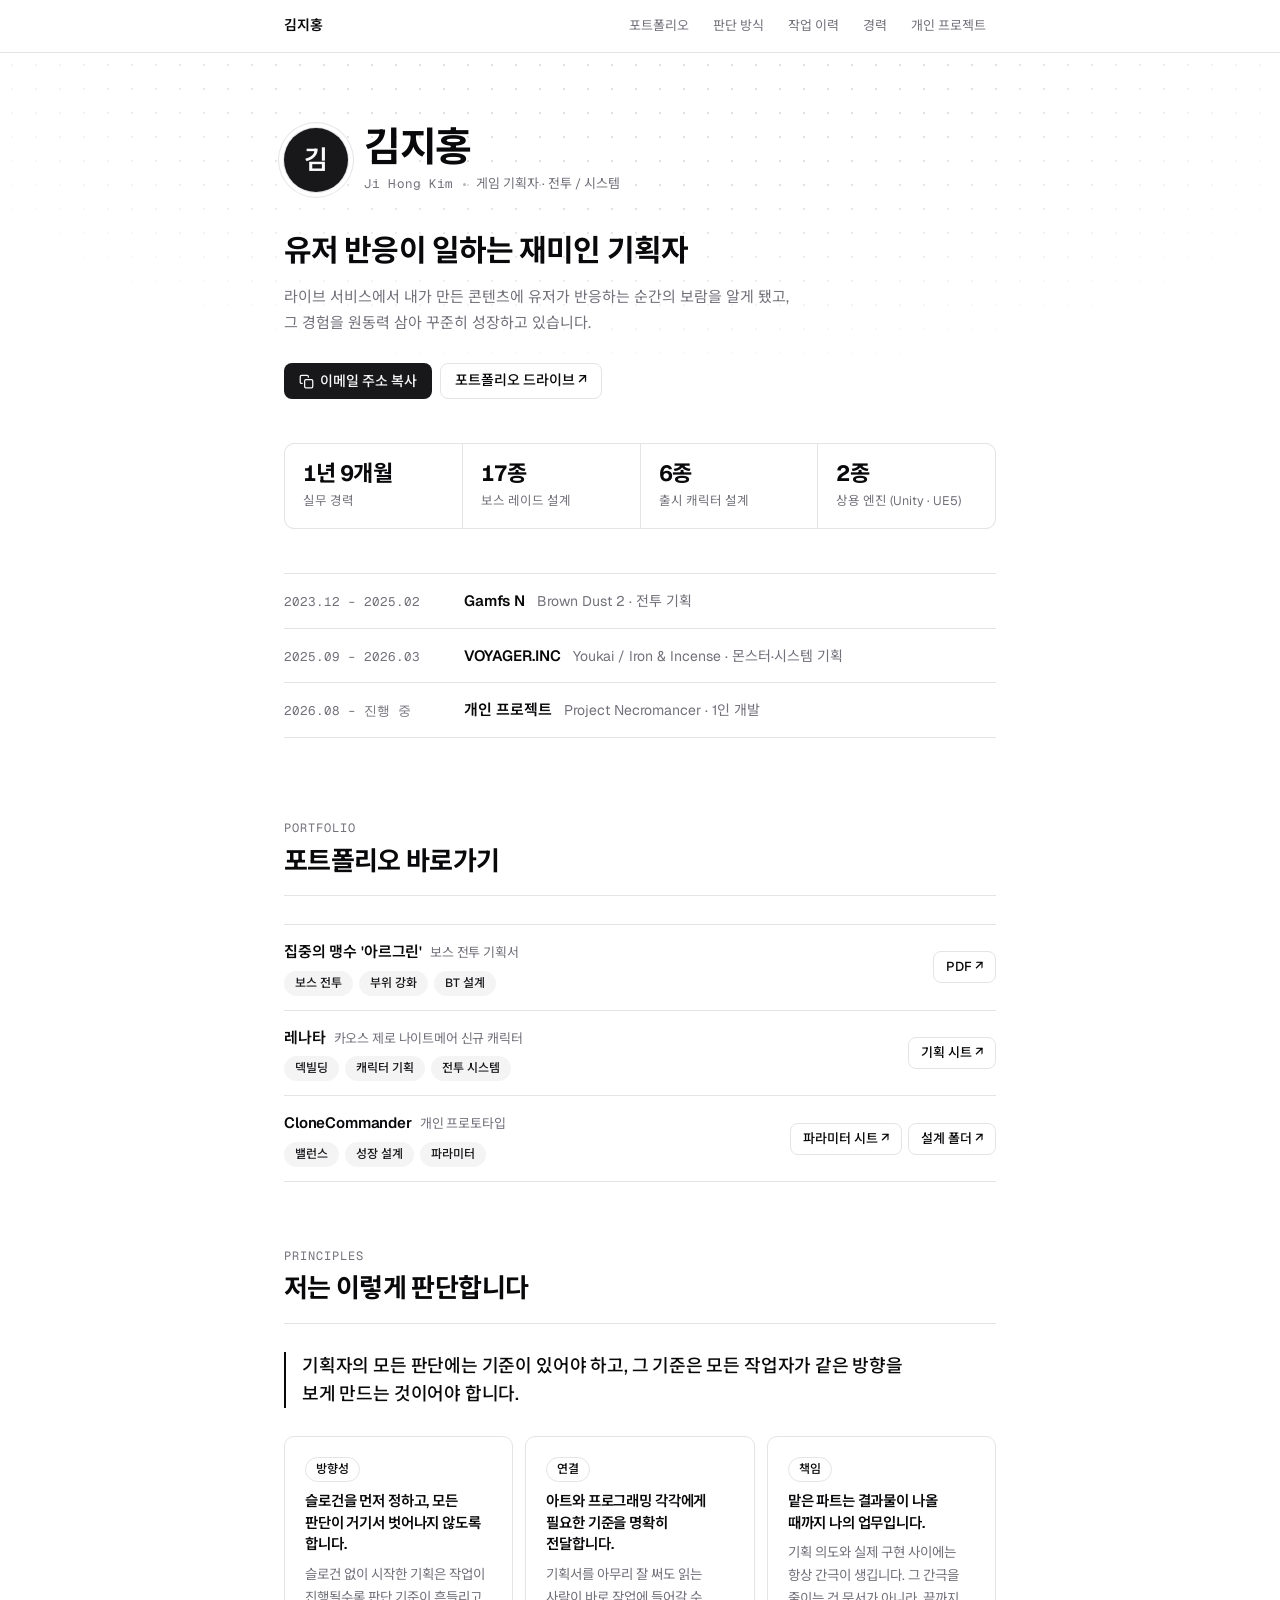
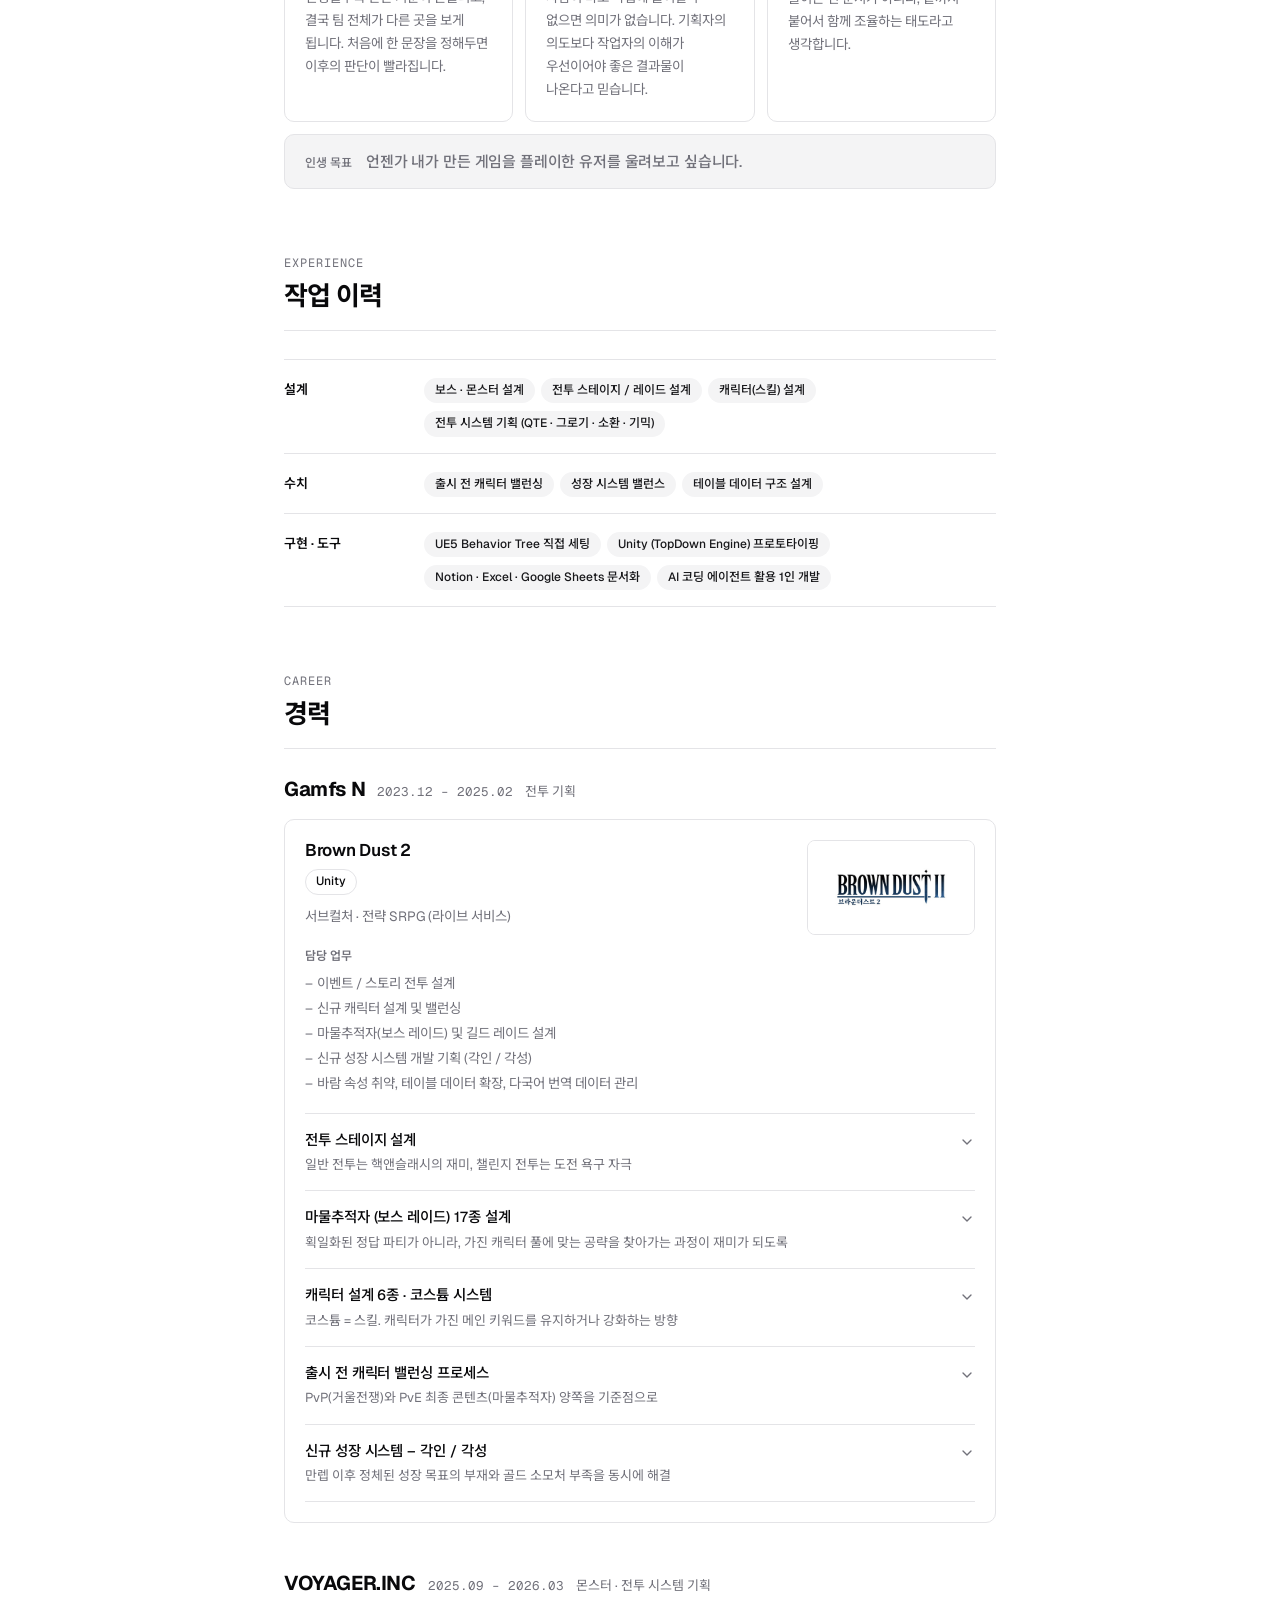
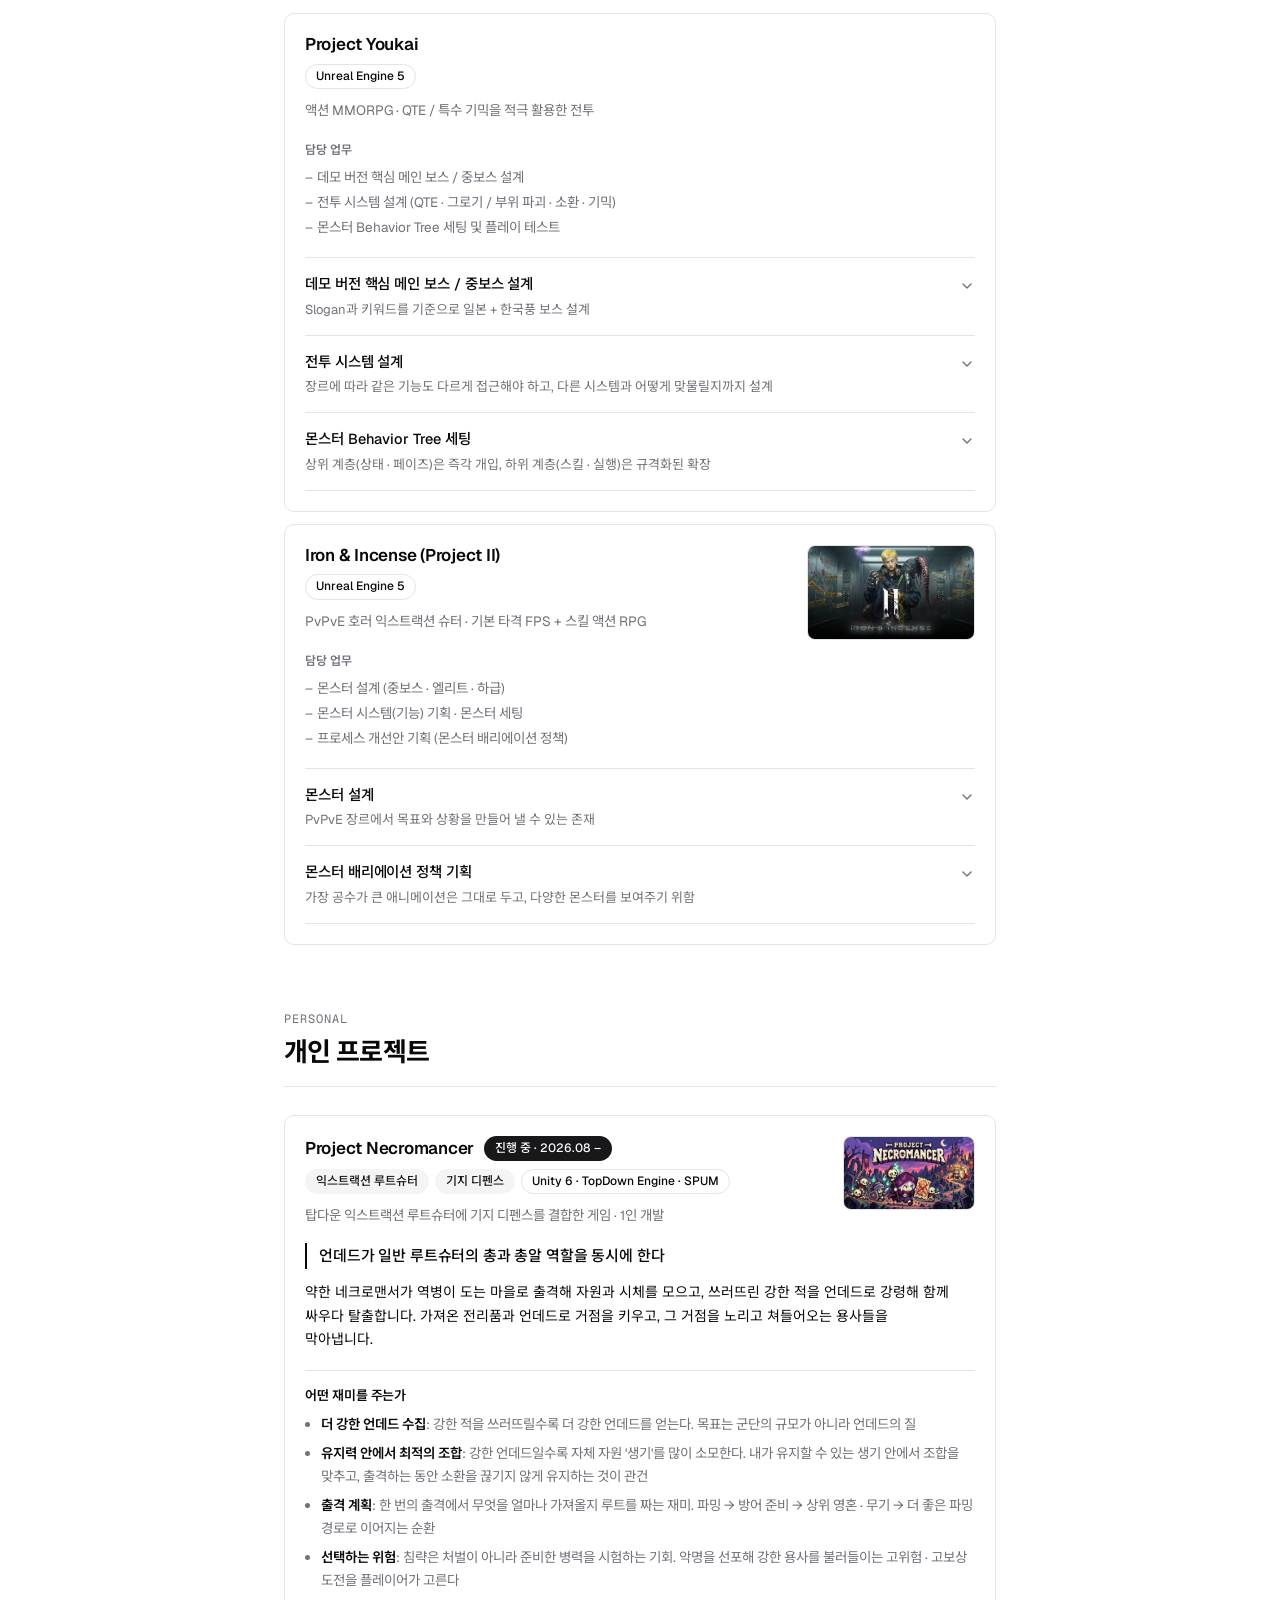
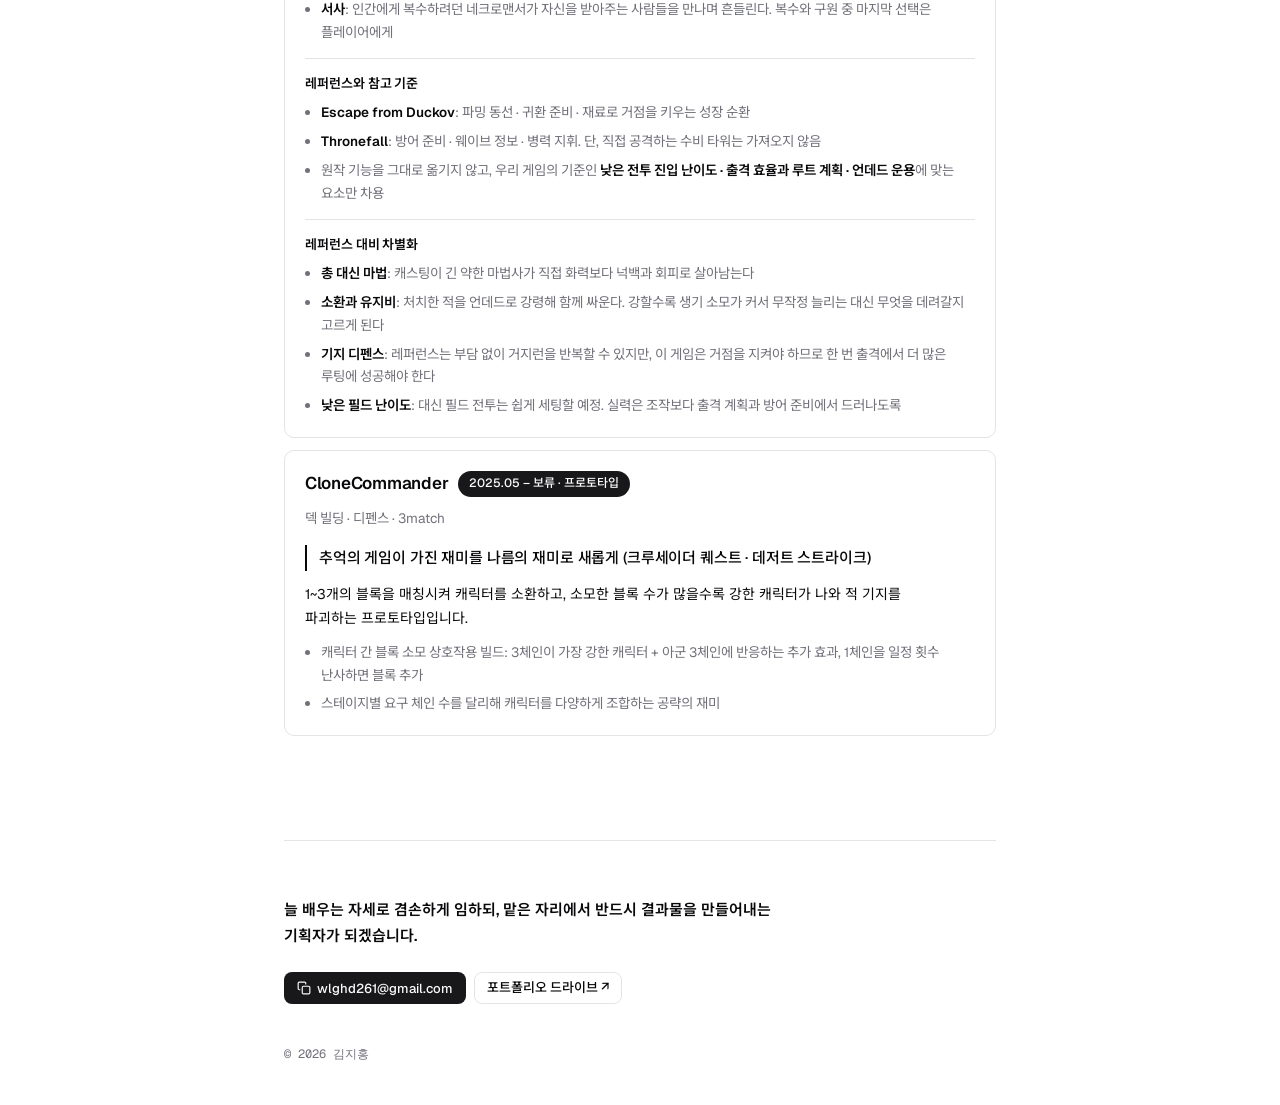
==== index.html @ 0dae8b4c "Remove case study section; keep those documents in top portfolio links Co-Authored-By: Claude Opus 5" ====
<!doctype html>
<html lang="ko">
<head>
  <meta charset="utf-8">
  <meta name="viewport" content="width=device-width, initial-scale=1">
  <title>김지홍 · 경력 기술서</title>
  <meta name="description" content="게임 기획자 김지홍의 경력 기술서. Brown Dust 2 전투 기획, Project Youkai / Iron & Incense 몬스터·시스템 기획, 개인 프로젝트.">
  <link rel="preconnect" href="https://fonts.googleapis.com">
  <link rel="preconnect" href="https://fonts.gstatic.com" crossorigin>
  <link rel="stylesheet" href="https://fonts.googleapis.com/css2?family=Geist:wght@400;500;600;700&family=Geist+Mono:wght@400;500&family=Noto+Sans+KR:wght@400;500;600;700&display=swap">
  <link rel="stylesheet" href="style.css">
</head>
<body>

  <nav class="nav">
    <div class="wrap">
      <span class="nav__name" id="nav-name">경력 기술서</span>
      <div class="nav__links">
        <a href="#links-section">포트폴리오</a>
        <a href="#about">판단 방식</a>
        <a href="#skills-section">작업 이력</a>
        <a href="#careers-section">경력</a>
        <a href="#personal-section">개인 프로젝트</a>
      </div>
    </div>
  </nav>

  <main>
    <header class="hero"><div class="wrap" id="hero"></div></header>

    <section class="section section--links" id="links-section">
      <div class="wrap">
        <div class="section__head"><span class="eyebrow">Portfolio</span><h2>포트폴리오 바로가기</h2><hr class="separator"></div>
        <div id="portfolio-links"></div>
      </div>
    </section>

    <section class="section" id="about">
      <div class="wrap">
        <div class="section__head"><span class="eyebrow">Principles</span><h2>저는 이렇게 판단합니다</h2><hr class="separator"></div>
        <div id="principles"></div>
      </div>
    </section>

    <section class="section" id="skills-section">
      <div class="wrap">
        <div class="section__head"><span class="eyebrow">Experience</span><h2>작업 이력</h2><hr class="separator"></div>
        <div id="skills"></div>
      </div>
    </section>

    <section class="section" id="careers-section">
      <div class="wrap">
        <div class="section__head"><span class="eyebrow">Career</span><h2>경력</h2><hr class="separator"></div>
        <div id="careers"></div>
      </div>
    </section>

    <section class="section" id="personal-section">
      <div class="wrap">
        <div class="section__head"><span class="eyebrow">Personal</span><h2>개인 프로젝트</h2><hr class="separator"></div>
        <div id="personal"></div>
      </div>
    </section>

    <footer>
      <div class="wrap">
        <div class="closing" id="closing"></div>
        <div class="footer" id="footer"></div>
      </div>
    </footer>
  </main>

  <script src="content.js"></script>
  <script src="app.js"></script>
</body>
</html>
---- style.css ----
/* shadcn/ui 스타일 토큰. 내용은 content.js 에서 수정합니다. */

:root {
  /* zinc 팔레트 (shadcn 기본) */
  --background: #FFFFFF;
  --foreground: #09090B;
  --card: #FFFFFF;
  --muted: #F4F4F5;
  --muted-foreground: #71717A;
  --border: #E4E4E7;
  --input: #E4E4E7;
  --primary: #18181B;
  --primary-foreground: #FAFAFA;
  --secondary: #F4F4F5;
  --secondary-foreground: #18181B;
  --accent: #F4F4F5;
  --ring: #A1A1AA;
  --radius: 10px;

  --font-sans: "Geist", "Noto Sans KR", "Apple SD Gothic Neo", "Malgun Gothic", system-ui, sans-serif;
  --font-mono: "Geist Mono", "SFMono-Regular", Consolas, monospace;

  --max: 760px;
}

@media (prefers-color-scheme: dark) {
  :root:not([data-theme="light"]) {
    --background: #09090B;
    --foreground: #FAFAFA;
    --card: #09090B;
    --muted: #27272A;
    --muted-foreground: #A1A1AA;
    --border: #27272A;
    --input: #27272A;
    --primary: #FAFAFA;
    --primary-foreground: #18181B;
    --secondary: #27272A;
    --secondary-foreground: #FAFAFA;
    --accent: #27272A;
    --ring: #52525B;
  }
}
:root[data-theme="dark"] {
  --background: #09090B;
  --foreground: #FAFAFA;
  --card: #09090B;
  --muted: #27272A;
  --muted-foreground: #A1A1AA;
  --border: #27272A;
  --input: #27272A;
  --primary: #FAFAFA;
  --primary-foreground: #18181B;
  --secondary: #27272A;
  --secondary-foreground: #FAFAFA;
  --accent: #27272A;
  --ring: #52525B;
}

* { box-sizing: border-box; }
html { scroll-behavior: smooth; }
@media (prefers-reduced-motion: reduce) { html { scroll-behavior: auto; } * { transition: none !important; } }

body {
  margin: 0;
  background: var(--background);
  color: var(--foreground);
  font-family: var(--font-sans);
  font-size: 15px;
  line-height: 1.7;
  -webkit-font-smoothing: antialiased;
  word-break: keep-all;
  overflow-wrap: anywhere;
}
img { max-width: 100%; display: block; }
a { color: inherit; text-decoration: none; }
a:hover { text-decoration: underline; text-underline-offset: 3px; }
a:focus-visible, summary:focus-visible, button:focus-visible {
  outline: 2px solid var(--ring); outline-offset: 2px; border-radius: 6px;
}
h1, h2, h3, h4 { margin: 0; line-height: 1.25; letter-spacing: -.015em; text-wrap: balance; }
p { margin: 0; }
ul { margin: 0; padding-left: 1.2em; }
li + li { margin-top: 6px; }

.wrap { max-width: var(--max); margin: 0 auto; padding: 0 24px; }

/* ---------- 공통 조각 (shadcn 컴포넌트) ---------- */
.badge {
  display: inline-flex; align-items: center; gap: 4px;
  padding: 2px 10px; border-radius: 999px;
  font-size: 12px; font-weight: 500; line-height: 1.6;
  border: 1px solid transparent; white-space: nowrap;
}
.badge--default { background: var(--primary); color: var(--primary-foreground); }
.badge--secondary { background: var(--secondary); color: var(--secondary-foreground); }
.badge--outline { border-color: var(--border); color: var(--foreground); }

.btn {
  display: inline-flex; align-items: center; justify-content: center; gap: 6px;
  height: 36px; padding: 0 14px; border-radius: 8px;
  font-size: 14px; font-weight: 500; white-space: nowrap;
  border: 1px solid transparent; cursor: pointer;
  transition: background .15s, color .15s, border-color .15s;
}
.btn:hover { text-decoration: none; }
.btn--primary { background: var(--primary); color: var(--primary-foreground); }
.btn--primary:hover { opacity: .9; }
.btn--outline { background: var(--background); border-color: var(--input); color: var(--foreground); }
.btn--outline:hover { background: var(--accent); }
.btn--sm { height: 32px; padding: 0 12px; font-size: 13px; }
button.btn { font-family: inherit; line-height: 1; }
.btn .ico { width: 15px; height: 15px; flex: none; }
.btn--sm .ico { width: 14px; height: 14px; }
[hidden] { display: none !important; }
.toast {
  position: fixed; left: 50%; bottom: 24px; z-index: 50;
  transform: translate(-50%, 8px); opacity: 0;
  display: flex; flex-wrap: wrap; align-items: baseline; gap: 4px 10px;
  max-width: calc(100vw - 32px); padding: 12px 16px;
  background: var(--card); color: var(--foreground);
  border: 1px solid var(--border); border-radius: var(--radius);
  box-shadow: 0 10px 30px rgba(0, 0, 0, .12);
  font-size: 14px; font-weight: 500;
  transition: opacity .2s, transform .2s;
}
.toast.is-on { opacity: 1; transform: translate(-50%, 0); }
.toast__sub { font-family: var(--font-mono); font-size: 13px; font-weight: 400; color: var(--muted-foreground); }
.toast__sel { user-select: all; color: var(--foreground); }

.card { background: var(--card); border: 1px solid var(--border); border-radius: var(--radius); }
.separator { height: 1px; background: var(--border); border: 0; margin: 0; }
.muted { color: var(--muted-foreground); }
.mono { font-family: var(--font-mono); font-variant-numeric: tabular-nums; }

/* ---------- 상단 내비 ---------- */
.nav {
  position: sticky; top: 0; z-index: 10;
  background: color-mix(in srgb, var(--background) 80%, transparent);
  backdrop-filter: blur(12px);
  border-bottom: 1px solid var(--border);
}
.nav .wrap { display: flex; align-items: center; justify-content: space-between; height: 52px; gap: 16px; }
.nav__name { font-weight: 600; font-size: 14px; letter-spacing: -.01em; }
.nav__links { display: flex; gap: 4px; }
.nav__links a {
  font-size: 13px; color: var(--muted-foreground); padding: 6px 10px; border-radius: 6px;
  transition: background .15s, color .15s;
}
.nav__links a:hover { background: var(--accent); color: var(--foreground); text-decoration: none; }
@media (max-width: 560px) { .nav__links a { padding: 6px 7px; font-size: 12px; } }
@media (max-width: 480px) { .nav__name { display: none; } .nav__links { overflow-x: auto; width: 100%; } .nav__links a { white-space: nowrap; } }

/* ---------- 히어로 ---------- */
.hero { position: relative; padding: 72px 0 72px; overflow: hidden; }
.hero::before {
  content: ""; position: absolute; inset: 0; z-index: 0; pointer-events: none;
  background-image: radial-gradient(circle at center, var(--muted-foreground) 1px, transparent 1px);
  background-size: 24px 24px;
  opacity: .22;
  -webkit-mask-image: radial-gradient(ellipse 80% 60% at 50% 0%, #000 30%, transparent 75%);
  mask-image: radial-gradient(ellipse 80% 60% at 50% 0%, #000 30%, transparent 75%);
}
.hero > .wrap { position: relative; z-index: 1; }
@media (max-width: 640px) { .hero { padding: 48px 0; } }

.hero__ident { display: flex; align-items: center; gap: 16px; }
.avatar {
  width: 64px; height: 64px; flex: none; border-radius: 50%;
  background: var(--primary); color: var(--primary-foreground);
  display: grid; place-items: center; overflow: hidden;
  font-size: 26px; font-weight: 600; line-height: 1; letter-spacing: 0;
  box-shadow: 0 0 0 1px var(--border), 0 0 0 5px var(--background), 0 0 0 6px var(--border);
}
.avatar--photo { background: var(--muted); box-shadow: 0 0 0 1px var(--border); }
.avatar img { width: 100%; height: 100%; object-fit: cover; }
@media (max-width: 640px) { .avatar { width: 54px; height: 54px; font-size: 22px; } }

.hero__name { font-size: 40px; font-weight: 700; letter-spacing: -.035em; line-height: 1.1; }
@media (max-width: 640px) { .hero__name { font-size: 32px; } }
.hero__meta { display: flex; flex-wrap: wrap; align-items: center; gap: 4px 10px; margin-top: 4px; font-size: 13px; color: var(--muted-foreground); }
.hero__meta .mono { font-size: 12.5px; letter-spacing: .01em; }
.hero__meta .dot { width: 3px; height: 3px; border-radius: 50%; background: var(--muted-foreground); opacity: .5; }

.hero__headline { font-size: 30px; font-weight: 700; letter-spacing: -.03em; line-height: 1.3; margin-top: 36px; max-width: 16em; }
@media (max-width: 640px) { .hero__headline { font-size: 24px; } }
.hero__summary { margin-top: 14px; color: var(--muted-foreground); max-width: 34em; font-size: 15px; }
.hero__links { display: flex; flex-wrap: wrap; gap: 8px; margin-top: 28px; }

.stats { display: grid; grid-template-columns: repeat(4, 1fr); gap: 1px; margin-top: 44px; background: var(--border); border: 1px solid var(--border); border-radius: var(--radius); overflow: hidden; }
@media (max-width: 640px) { .stats { grid-template-columns: repeat(2, 1fr); } }
.stat { background: var(--background); padding: 16px 18px; }
.stat__value { font-size: 22px; font-weight: 700; letter-spacing: -.03em; line-height: 1.2; font-variant-numeric: tabular-nums; }
.stat__label { font-size: 12.5px; color: var(--muted-foreground); margin-top: 4px; }

.timeline { margin-top: 44px; border-top: 1px solid var(--border); }
.timeline__row { display: grid; grid-template-columns: 160px 1fr; gap: 12px 20px; padding: 14px 0; border-bottom: 1px solid var(--border); align-items: baseline; }
@media (max-width: 520px) { .timeline__row { grid-template-columns: 1fr; gap: 2px; } }
.timeline__period { font-family: var(--font-mono); font-size: 12.5px; color: var(--muted-foreground); font-variant-numeric: tabular-nums; }
.timeline__main { display: flex; flex-wrap: wrap; align-items: baseline; gap: 4px 12px; }
.timeline__org { font-weight: 600; font-size: 15px; }
.timeline__note { font-size: 14px; color: var(--muted-foreground); }

/* ---------- 섹션 ---------- */
.section { padding: 64px 0 0; }
.section:last-of-type { padding-bottom: 48px; }
.section__head { display: flex; flex-direction: column; gap: 6px; margin-bottom: 28px; }
.section__head .eyebrow { font-family: var(--font-mono); font-size: 12px; letter-spacing: .08em; text-transform: uppercase; color: var(--muted-foreground); }
.section__head h2 { font-size: 26px; font-weight: 700; letter-spacing: -.025em; }
.section__head .separator { margin-top: 12px; }

/* ---------- 포트폴리오 바로가기 ---------- */
.section--links { padding-top: 8px; }
.plinks { border-top: 1px solid var(--border); }
.plink { display: grid; grid-template-columns: 1fr auto; gap: 10px 20px; align-items: center; padding: 14px 0; border-bottom: 1px solid var(--border); }
.plink__title { font-weight: 600; font-size: 15px; letter-spacing: -.01em; }
.plink__sub { font-weight: 400; font-size: 13px; color: var(--muted-foreground); margin-left: 8px; }
.plink__kw { display: flex; flex-wrap: wrap; gap: 6px; margin-top: 6px; }
.plink__actions { display: flex; flex-wrap: wrap; gap: 6px; justify-content: flex-end; }
@media (max-width: 560px) { .plink { grid-template-columns: 1fr; } .plink__actions { justify-content: flex-start; } .plink__sub { display: block; margin-left: 0; } }

/* ---------- 업무 판단 기준 ---------- */
.quote { font-size: 18px; font-weight: 500; letter-spacing: -.01em; line-height: 1.55; max-width: 36em; color: var(--foreground); padding-left: 16px; border-left: 2px solid var(--foreground); }
.principles { display: grid; grid-template-columns: repeat(3, 1fr); gap: 12px; margin-top: 28px; }
@media (max-width: 680px) { .principles { grid-template-columns: 1fr; } }
.principle { padding: 20px; display: flex; flex-direction: column; gap: 8px; }
.principle__kw { display: inline-flex; width: fit-content; }
.principle__claim { font-weight: 600; font-size: 14.5px; line-height: 1.5; letter-spacing: -.01em; }
.principle__body { font-size: 13.5px; color: var(--muted-foreground); }
.goal { margin-top: 12px; padding: 14px 20px; display: flex; align-items: baseline; gap: 14px; flex-wrap: wrap; background: var(--muted); color: var(--foreground); border: 1px solid var(--border); border-radius: var(--radius); }
.goal__label { font-size: 12px; font-weight: 500; color: var(--muted-foreground); white-space: nowrap; }
.goal__title { font-size: 15px; font-weight: 500; letter-spacing: -.01em; color: var(--muted-foreground); }

/* ---------- 작업 이력 ---------- */
.skills { display: flex; flex-direction: column; }
.skill { display: grid; grid-template-columns: 120px 1fr; gap: 12px 20px; padding: 16px 0; border-bottom: 1px solid var(--border); align-items: start; }
.skill:first-child { border-top: 1px solid var(--border); }
@media (max-width: 520px) { .skill { grid-template-columns: 1fr; gap: 8px; } }
.skill__group { font-size: 13px; font-weight: 600; padding-top: 3px; }
.skill ul { list-style: none; padding: 0; display: flex; flex-wrap: wrap; gap: 6px; }
.skill li { margin: 0; }

/* ---------- 경력 ---------- */
.career + .career { margin-top: 48px; }
.career__head { display: flex; flex-wrap: wrap; align-items: baseline; gap: 6px 12px; margin-bottom: 16px; }
.career__org { font-size: 20px; font-weight: 700; letter-spacing: -.02em; }
.career__meta { font-family: var(--font-mono); font-size: 12.5px; color: var(--muted-foreground); font-variant-numeric: tabular-nums; }
.career__role { font-size: 13px; color: var(--muted-foreground); }

.project { padding: 20px; }
.project + .project { margin-top: 12px; }
.project__top { display: grid; grid-template-columns: 1fr; gap: 20px; align-items: start; }
.project__top.has-img { grid-template-columns: 1fr 168px; }
@media (max-width: 600px) { .project__top, .project__top.has-img { grid-template-columns: 1fr; } .project__img { order: -1; max-width: 240px; } }
.project__name { font-size: 17px; font-weight: 600; letter-spacing: -.015em; }
.project__tags { display: flex; flex-wrap: wrap; gap: 6px; margin-top: 8px; }
.project__genre { font-size: 13.5px; color: var(--muted-foreground); margin-top: 10px; }
.project__img { border-radius: 8px; overflow: hidden; border: 1px solid var(--border); background: var(--muted); aspect-ratio: 16 / 9; }
.project__img img { width: 100%; height: 100%; object-fit: cover; }
.project__img--contain img { object-fit: contain; padding: 10px; background: #fff; }
.project__label { font-size: 12px; font-weight: 600; color: var(--muted-foreground); margin-top: 18px; }
.project__duties { list-style: none; padding: 0; margin-top: 6px; font-size: 13.5px; color: var(--muted-foreground); }
.project__duties li { padding-left: 12px; position: relative; margin-top: 2px; }
.project__duties li::before { content: "–"; position: absolute; left: 0; }
.project__main { margin-top: 18px; border-top: 1px solid var(--border); }

/* Accordion (shadcn) */
.work { border-bottom: 1px solid var(--border); }
.work summary { list-style: none; cursor: pointer; padding: 14px 0; display: grid; grid-template-columns: 1fr 16px; gap: 12px; align-items: start; }
.work summary::-webkit-details-marker { display: none; }
.work summary:hover .work__title { text-decoration: underline; text-underline-offset: 3px; }
.work__title { font-weight: 500; font-size: 14.5px; letter-spacing: -.005em; }
.work__slogan { font-size: 13px; color: var(--muted-foreground); margin-top: 2px; }
.chev { width: 16px; height: 16px; color: var(--muted-foreground); margin-top: 6px; transition: transform .2s; flex: none; }
.work[open] > summary .chev { transform: rotate(180deg); }
.work__body { padding: 0 0 18px; }
.work__lead { font-size: 14px; max-width: 46em; }
.work__points { margin-top: 10px; font-size: 13.5px; color: var(--muted-foreground); }
.work__points li::marker { color: var(--muted-foreground); }
.work__lesson { margin-top: 14px; padding: 12px 14px; border-radius: 8px; background: var(--muted); font-size: 13.5px; color: var(--muted-foreground); }
.work__lesson strong { color: var(--foreground); font-weight: 600; margin-right: 6px; }

/* 소항목 (펼침 안의 펼침) */
.subs { margin-top: 12px; border: 1px solid var(--border); border-radius: 8px; overflow: hidden; }
.sub { border-bottom: 1px solid var(--border); }
.sub:last-child { border-bottom: 0; }
.sub summary { list-style: none; cursor: pointer; padding: 10px 14px; display: grid; grid-template-columns: 1fr 16px; gap: 12px; align-items: center; background: var(--card); }
.sub summary::-webkit-details-marker { display: none; }
.sub summary:hover { background: var(--muted); }
.sub__title { font-weight: 500; font-size: 13.5px; }
.sub__slogan { font-size: 12.5px; color: var(--muted-foreground); margin-left: 8px; }
.sub .chev { margin-top: 0; }
.sub[open] > summary .chev { transform: rotate(180deg); }
.sub__body { padding: 4px 14px 12px; }
.sub__body .work__points { margin-top: 4px; font-size: 13px; }
.sub__body .work__lead { font-size: 13.5px; }

/* ---------- 개인 프로젝트 ---------- */
.personal { padding: 20px; }
.personal + .personal { margin-top: 12px; }
.personal__head { display: flex; flex-wrap: wrap; align-items: center; gap: 8px 10px; }
.personal__top.has-thumb { display: grid; grid-template-columns: 1fr 132px; gap: 18px; align-items: start; }
.personal__thumb { border-radius: 8px; overflow: hidden; border: 1px solid var(--border); background: var(--muted); aspect-ratio: 16 / 9; }
.personal__thumb img { width: 100%; height: 100%; object-fit: cover; }
@media (max-width: 520px) { .personal__top.has-thumb { grid-template-columns: 1fr 88px; gap: 12px; } }
.personal__name { font-size: 17px; font-weight: 600; letter-spacing: -.015em; }
.personal__tags { display: flex; flex-wrap: wrap; gap: 6px; margin-top: 8px; }
.personal__genre { font-size: 13.5px; color: var(--muted-foreground); margin-top: 10px; }
.personal__img { margin-top: 14px; border-radius: 8px; overflow: hidden; border: 1px solid var(--border); background: var(--muted); }
.personal__slogan { font-size: 15px; font-weight: 500; letter-spacing: -.01em; margin-top: 16px; padding-left: 12px; border-left: 2px solid var(--foreground); }
.personal__lead { margin-top: 12px; font-size: 14px; max-width: 46em; }
.personal__points { margin-top: 10px; font-size: 13.5px; color: var(--muted-foreground); }
.blocks { display: grid; gap: 14px; margin-top: 18px; }
.block { padding-top: 14px; border-top: 1px solid var(--border); }
.block__label { font-size: 13px; font-weight: 600; letter-spacing: -.005em; color: var(--foreground); }
.block ul { margin-top: 6px; font-size: 13.5px; color: var(--muted-foreground); }
.block li strong { color: var(--foreground); font-weight: 600; }
.personal__links { margin-top: 16px; display: flex; flex-wrap: wrap; gap: 8px; }
.gallery { display: grid; grid-template-columns: repeat(4, 1fr); gap: 8px; margin-top: 16px; }
@media (max-width: 520px) { .gallery { grid-template-columns: repeat(2, 1fr); } }
.gallery figure { margin: 0; }
.gallery img { border-radius: 8px; border: 1px solid var(--border); background: #0d0f12; aspect-ratio: 1; object-fit: contain; image-rendering: pixelated; }
.gallery figcaption { font-size: 12px; color: var(--muted-foreground); margin-top: 4px; text-align: center; }
.gallery__note { font-size: 12px; color: var(--muted-foreground); margin-top: 6px; }
.personal__link { margin-top: 16px; }

/* ---------- 마무리 ---------- */
.closing { padding: 56px 0 40px; border-top: 1px solid var(--border); margin-top: 56px; }
.closing p { font-size: 15px; max-width: 36em; font-weight: 600; color: var(--foreground); }
.closing p:not(:last-of-type) { font-weight: 400; color: var(--muted-foreground); }
.closing p + p { margin-top: 8px; }
.closing .contact { margin-top: 24px; display: flex; flex-wrap: wrap; gap: 8px; }
.footer { font-family: var(--font-mono); font-size: 12px; color: var(--muted-foreground); padding: 0 0 40px; }

/* ---------- 인쇄 · PDF ---------- */
.print-only { display: none; }

@media print {
  :root:not([data-theme="__print"]) {
    --background: #FFFFFF;
    --foreground: #09090B;
    --card: #FFFFFF;
    --muted: #F4F4F5;
    --muted-foreground: #71717A;
    --border: #E4E4E7;
    --input: #E4E4E7;
    --primary: #18181B;
    --primary-foreground: #FAFAFA;
    --secondary: #F4F4F5;
    --secondary-foreground: #18181B;
    --accent: #F4F4F5;
    --ring: #A1A1AA;
  }
  @page { size: A4; margin: 14mm 12mm; }
  body { font-size: 12.5px; line-height: 1.6; -webkit-print-color-adjust: exact; print-color-adjust: exact; }
  .wrap { max-width: none; padding: 0; }

  .nav, .toast, .chev, [data-copy] { display: none !important; }
  .print-only { display: inline-flex !important; }

  .hero { padding: 0 0 20px; }
  .hero::before { display: none; }
  .hero__headline { margin-top: 24px; }
  .stats, .timeline { margin-top: 24px; }
  .section { padding-top: 28px; }
  .section__head { margin-bottom: 18px; }
  .card { box-shadow: none; }
  .work summary, .sub summary { cursor: default; }

  .section__head, .career__head, .project__top, .personal__top, .work summary, .sub summary, .block__label { break-after: avoid; }
  .plink, .stats, .timeline__row, .principle, .goal, .quote, .skill, .sub, .block, .work__lesson, .project__top, .personal__top { break-inside: avoid; }

  #careers-section, #design-section { break-before: page; padding-top: 0; }
  #design-portfolio .personal { break-inside: avoid; }
  .closing { margin-top: 28px; padding: 24px 0 8px; }
  .footer { display: none; }
  .section, .section:last-of-type { padding-bottom: 0; }
  .closing { padding-bottom: 0; }
  .closing .contact { margin-bottom: 0; }
  html, body { height: auto; }
}
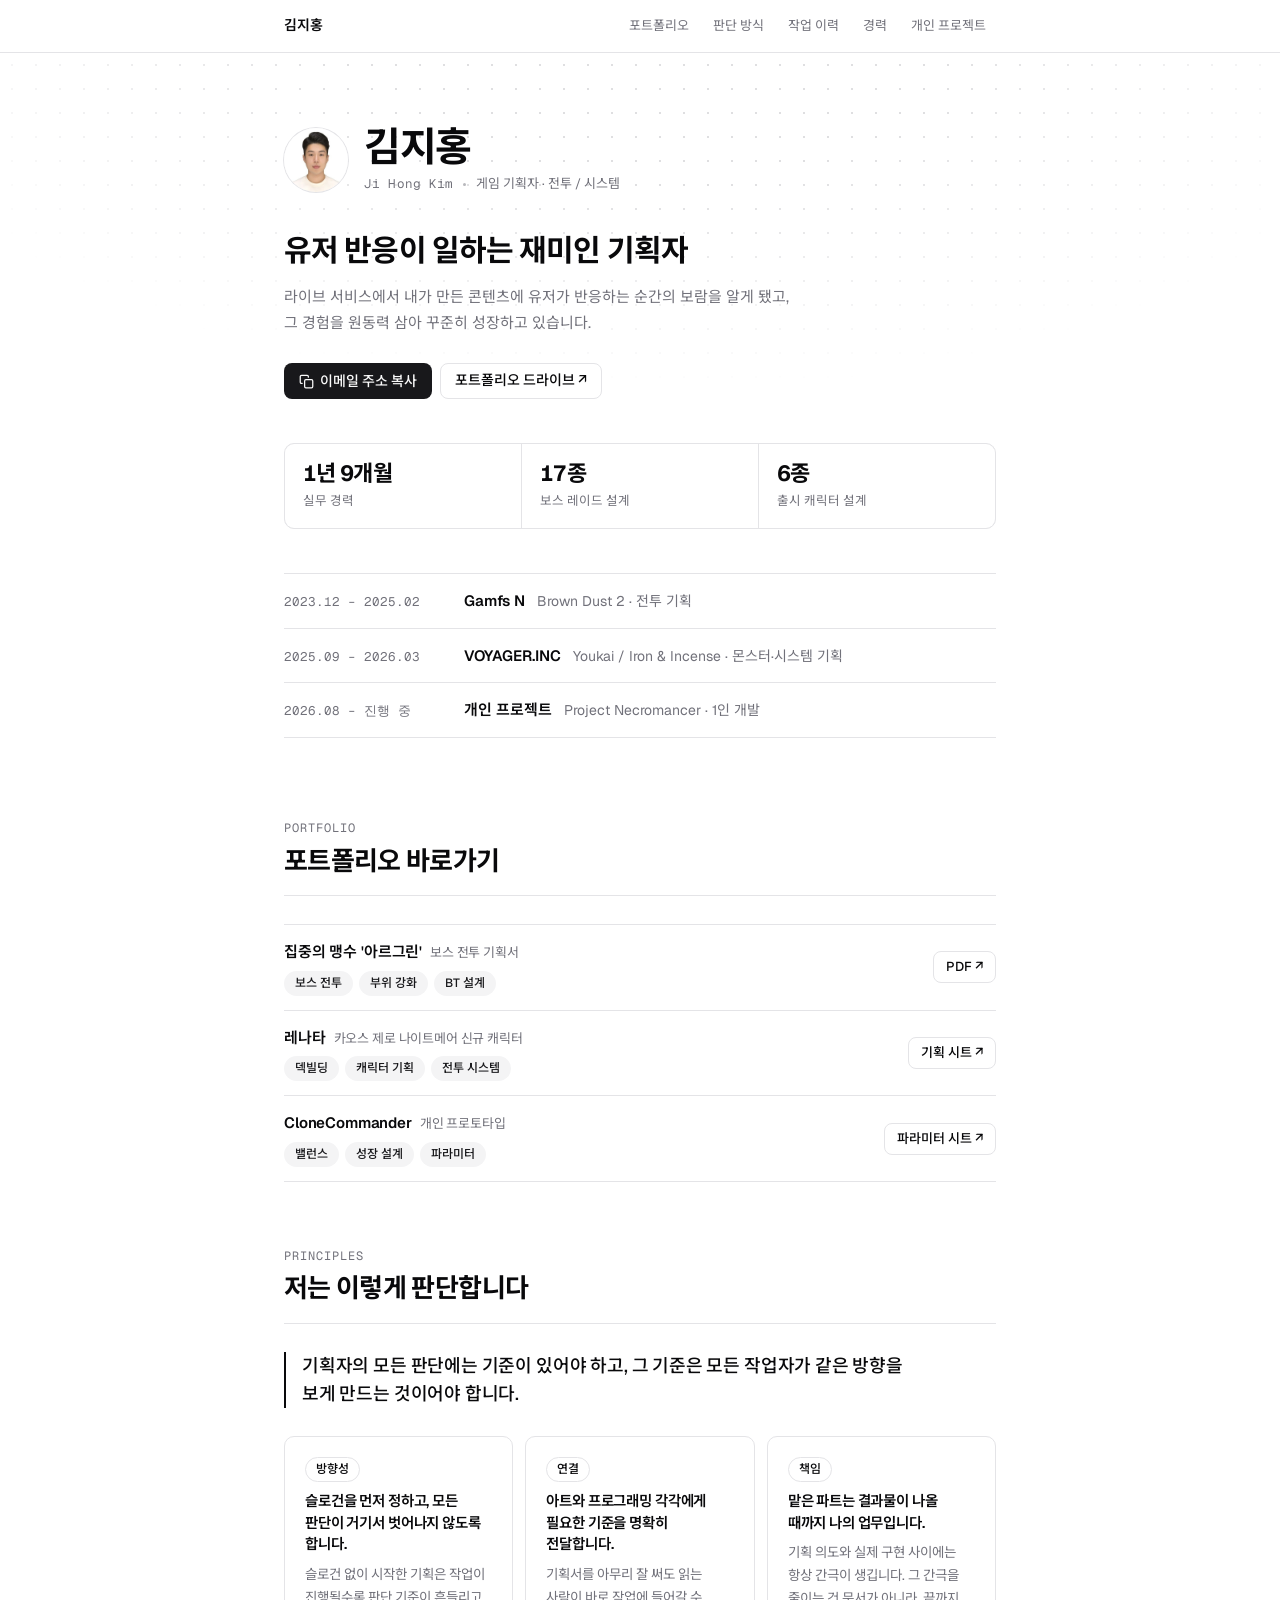
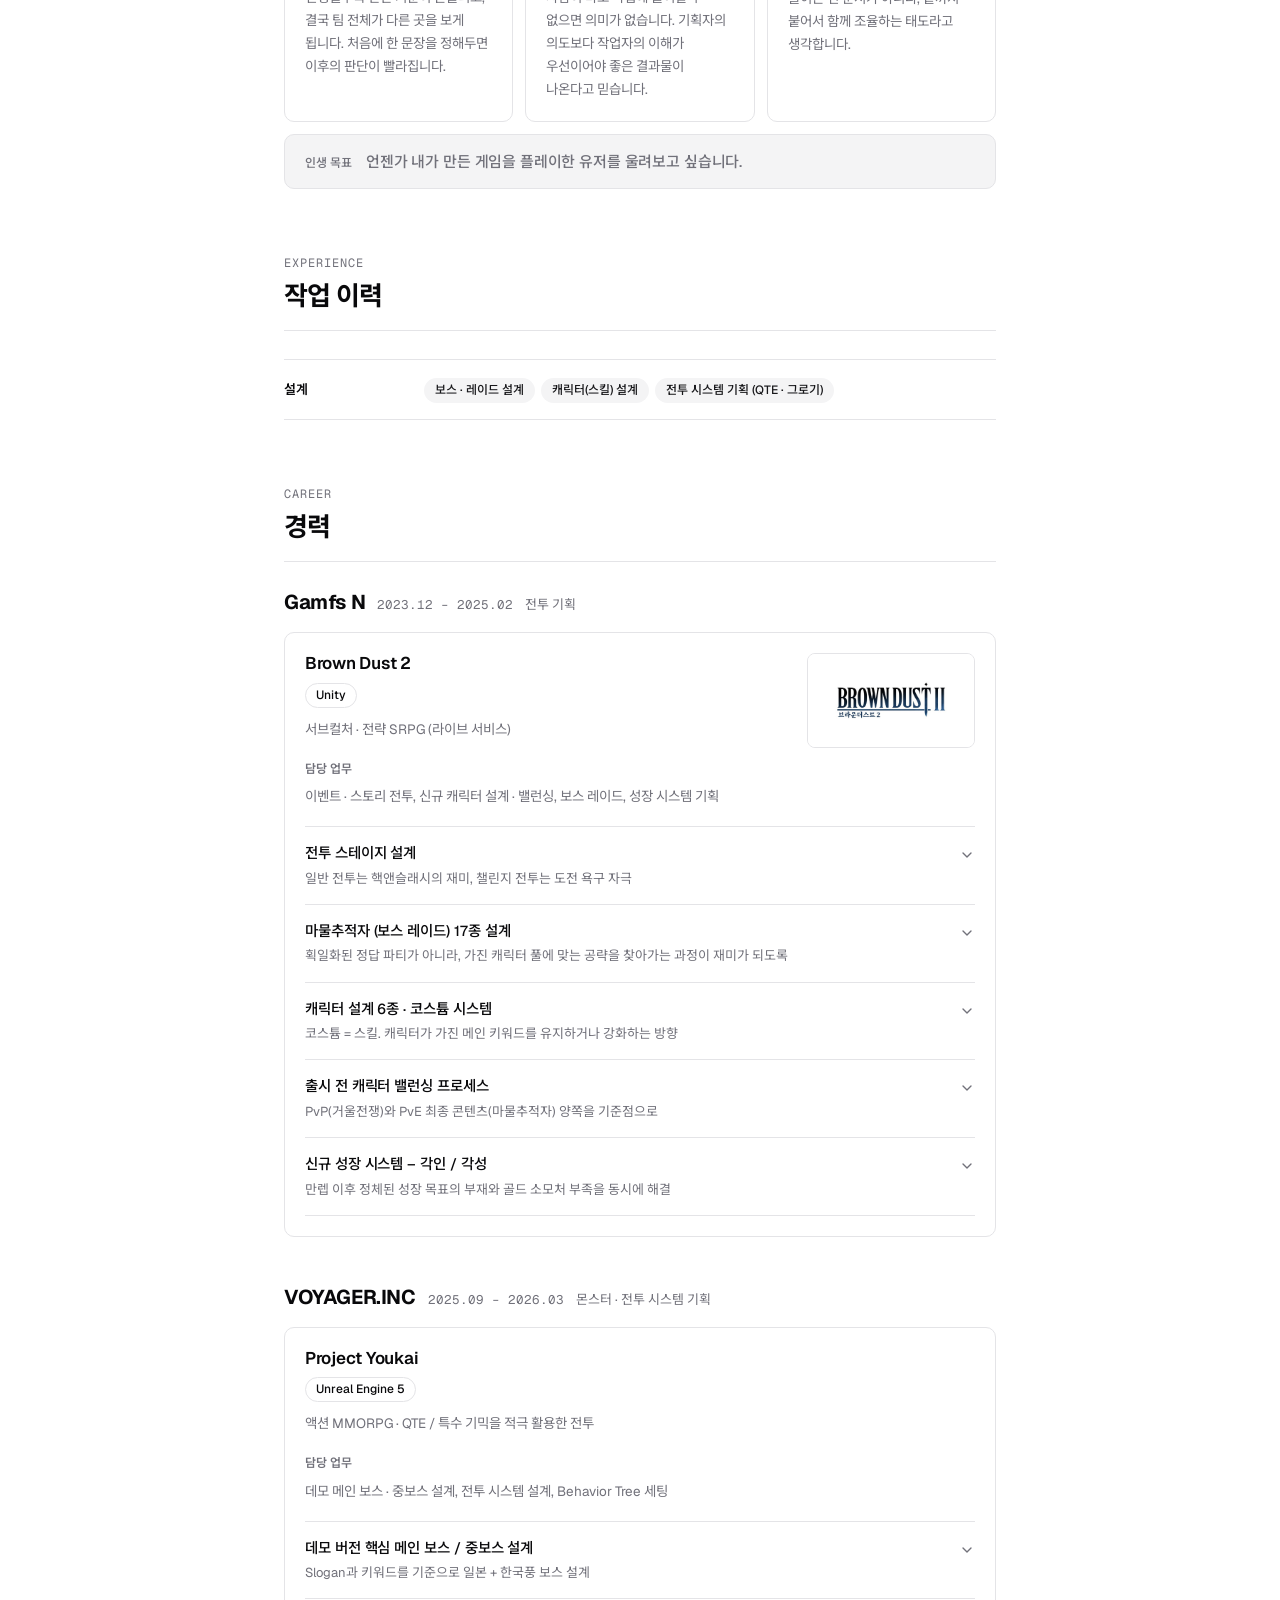
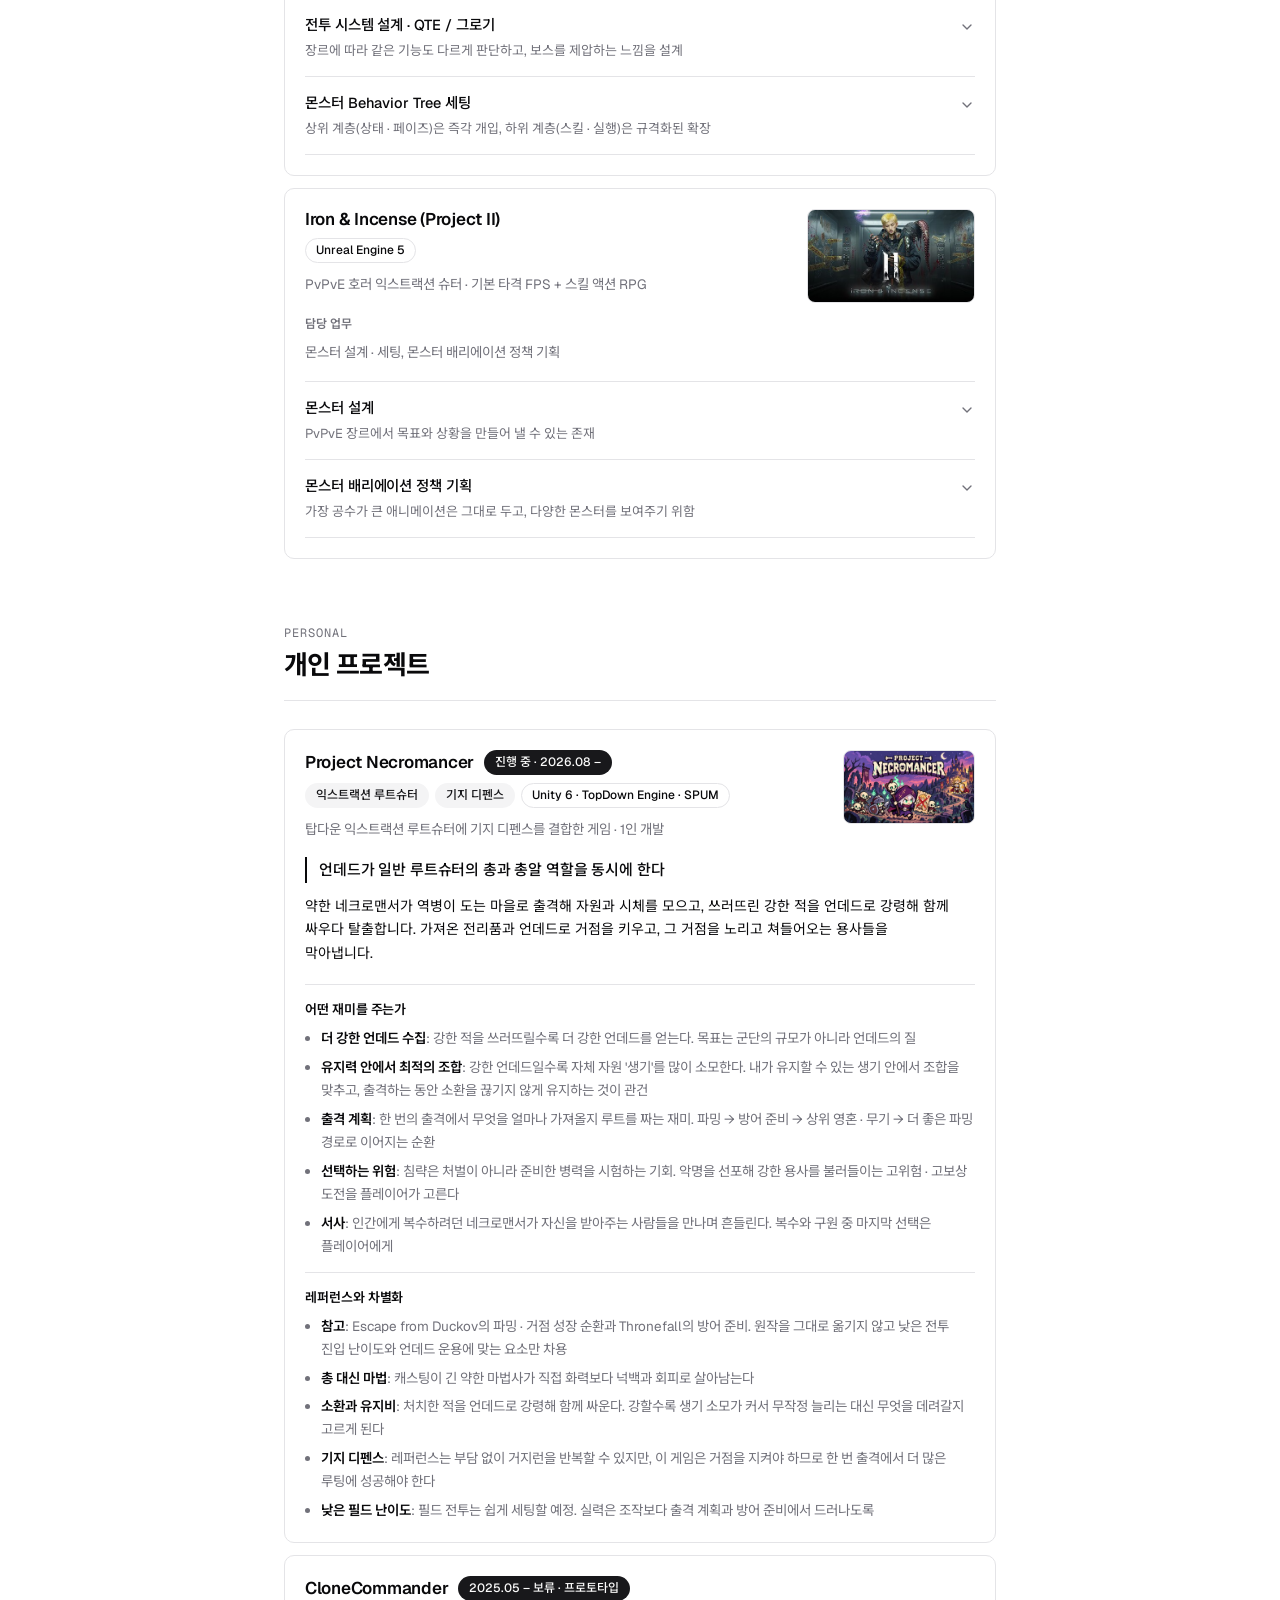
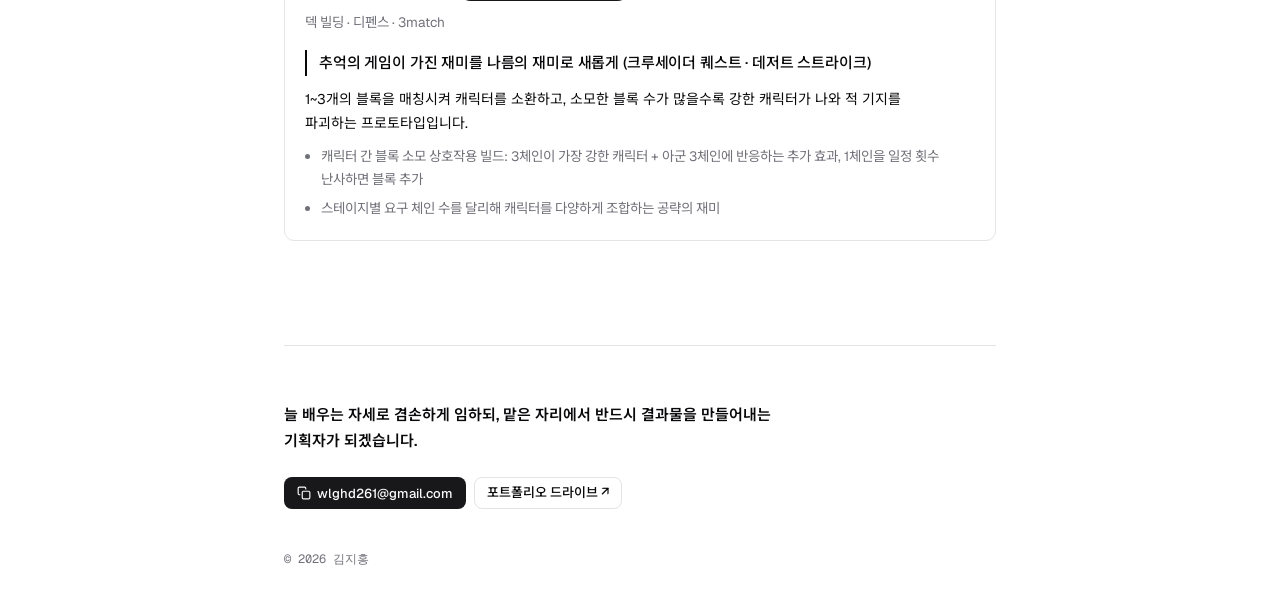
==== commit 9d7f1a89: "Version asset URLs so edits show up without a hard refresh Co-Authored-By: Claude Opus 5 <noreply@an" ====
--- a/index.html
+++ b/index.html
@@ -8,7 +8,9 @@
   <link rel="preconnect" href="https://fonts.googleapis.com">
   <link rel="preconnect" href="https://fonts.gstatic.com" crossorigin>
   <link rel="stylesheet" href="https://fonts.googleapis.com/css2?family=Geist:wght@400;500;600;700&family=Geist+Mono:wght@400;500&family=Noto+Sans+KR:wght@400;500;600;700&display=swap">
-  <link rel="stylesheet" href="style.css">
+  <!-- 파일을 고쳐도 브라우저가 옛 내용을 보여주면, 아래 세 곳의 ?v= 뒤 값을
+       20261026b, 20261026c 처럼 바꿔 주세요. 값만 달라지면 됩니다. -->
+  <link rel="stylesheet" href="style.css?v=20261026a">
 </head>
 <body>
 
@@ -71,7 +73,7 @@
     </footer>
   </main>
 
-  <script src="content.js"></script>
-  <script src="app.js"></script>
+  <script src="content.js?v=20261026a"></script>
+  <script src="app.js?v=20261026a"></script>
 </body>
 </html>
--- a/style.css
+++ b/style.css
@@ -186,8 +186,8 @@
 .hero__summary { margin-top: 14px; color: var(--muted-foreground); max-width: 34em; font-size: 15px; }
 .hero__links { display: flex; flex-wrap: wrap; gap: 8px; margin-top: 28px; }
 
-.stats { display: grid; grid-template-columns: repeat(4, 1fr); gap: 1px; margin-top: 44px; background: var(--border); border: 1px solid var(--border); border-radius: var(--radius); overflow: hidden; }
-@media (max-width: 640px) { .stats { grid-template-columns: repeat(2, 1fr); } }
+.stats { display: grid; grid-auto-flow: column; grid-auto-columns: 1fr; gap: 1px; margin-top: 44px; background: var(--border); border: 1px solid var(--border); border-radius: var(--radius); overflow: hidden; }
+@media (max-width: 640px) { .stats .stat { padding: 14px 12px; } .stats .stat__value { font-size: 19px; } }
 .stat { background: var(--background); padding: 16px 18px; }
 .stat__value { font-size: 22px; font-weight: 700; letter-spacing: -.03em; line-height: 1.2; font-variant-numeric: tabular-nums; }
 .stat__label { font-size: 12.5px; color: var(--muted-foreground); margin-top: 4px; }
@@ -261,6 +261,8 @@
 .project__duties { list-style: none; padding: 0; margin-top: 6px; font-size: 13.5px; color: var(--muted-foreground); }
 .project__duties li { padding-left: 12px; position: relative; margin-top: 2px; }
 .project__duties li::before { content: "–"; position: absolute; left: 0; }
+.project__duties li:only-child { padding-left: 0; }
+.project__duties li:only-child::before { content: none; }
 .project__main { margin-top: 18px; border-top: 1px solid var(--border); }
 
 /* Accordion (shadcn) */
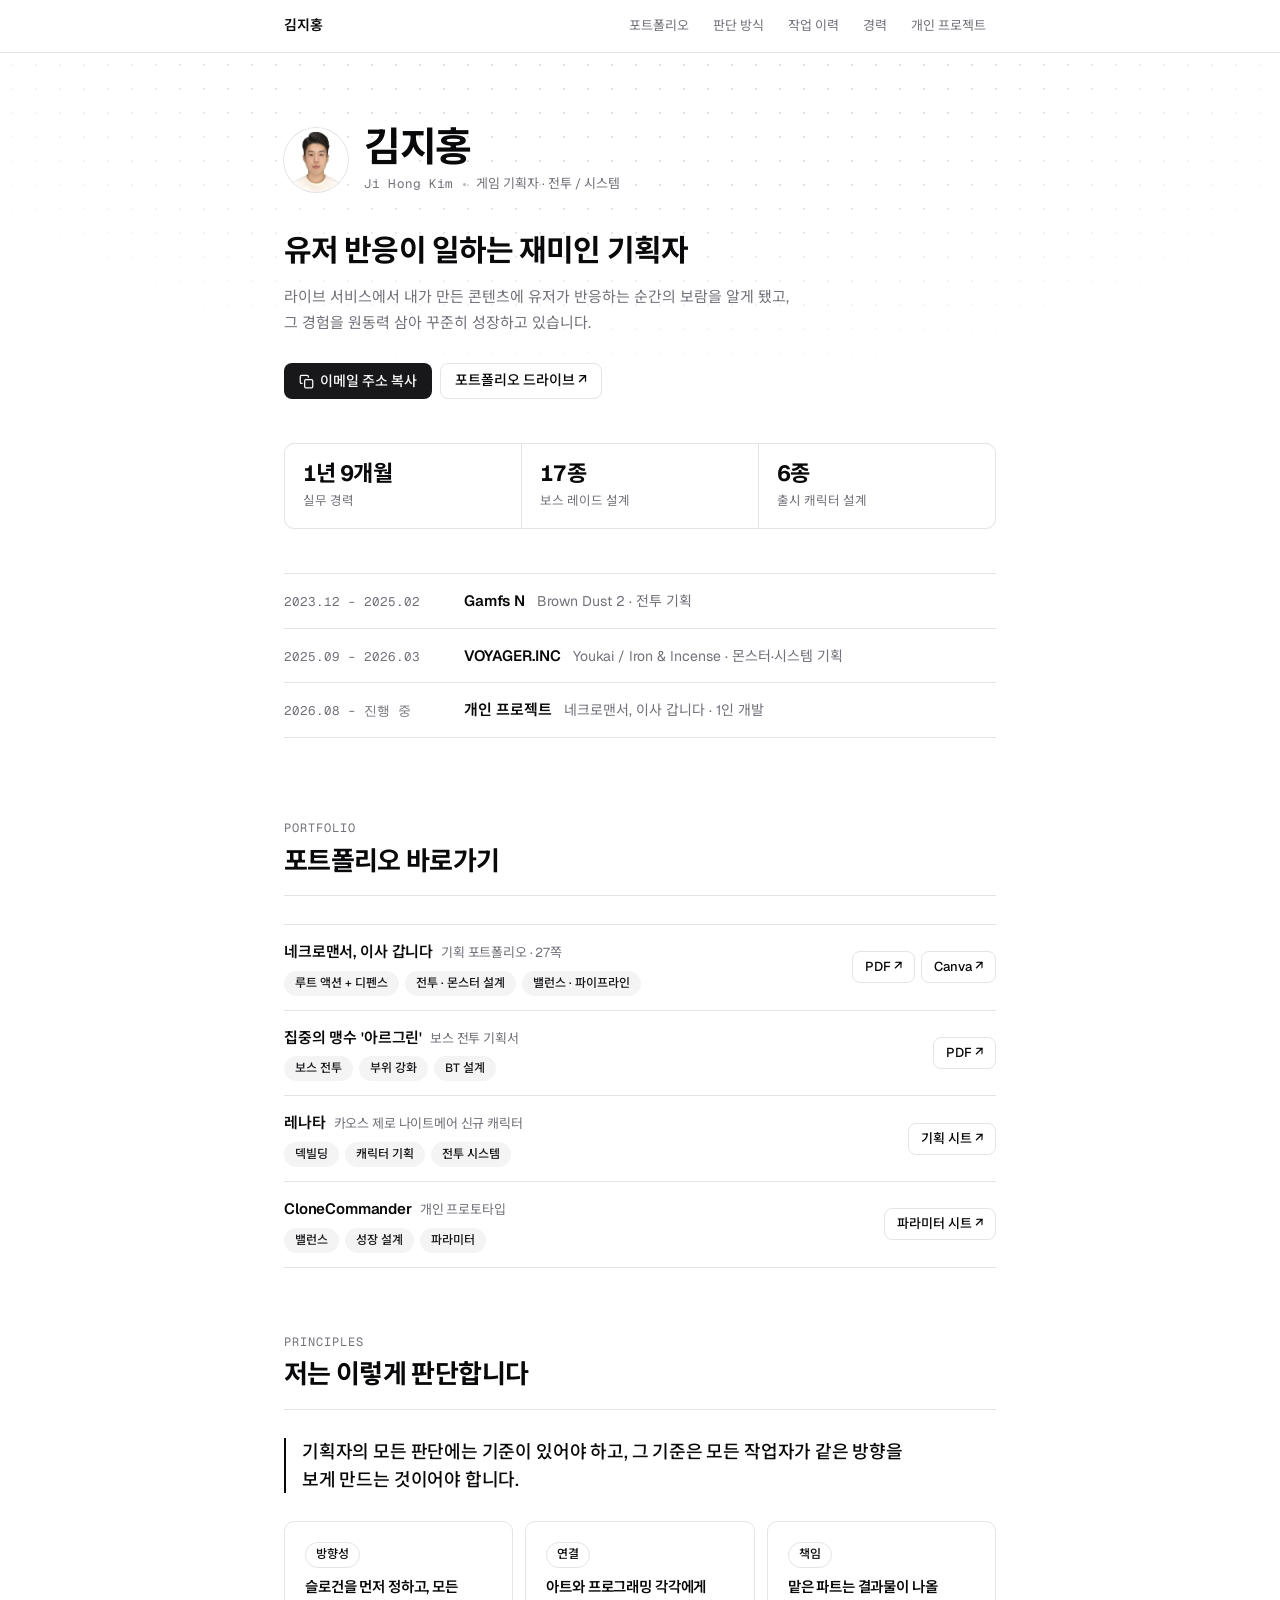
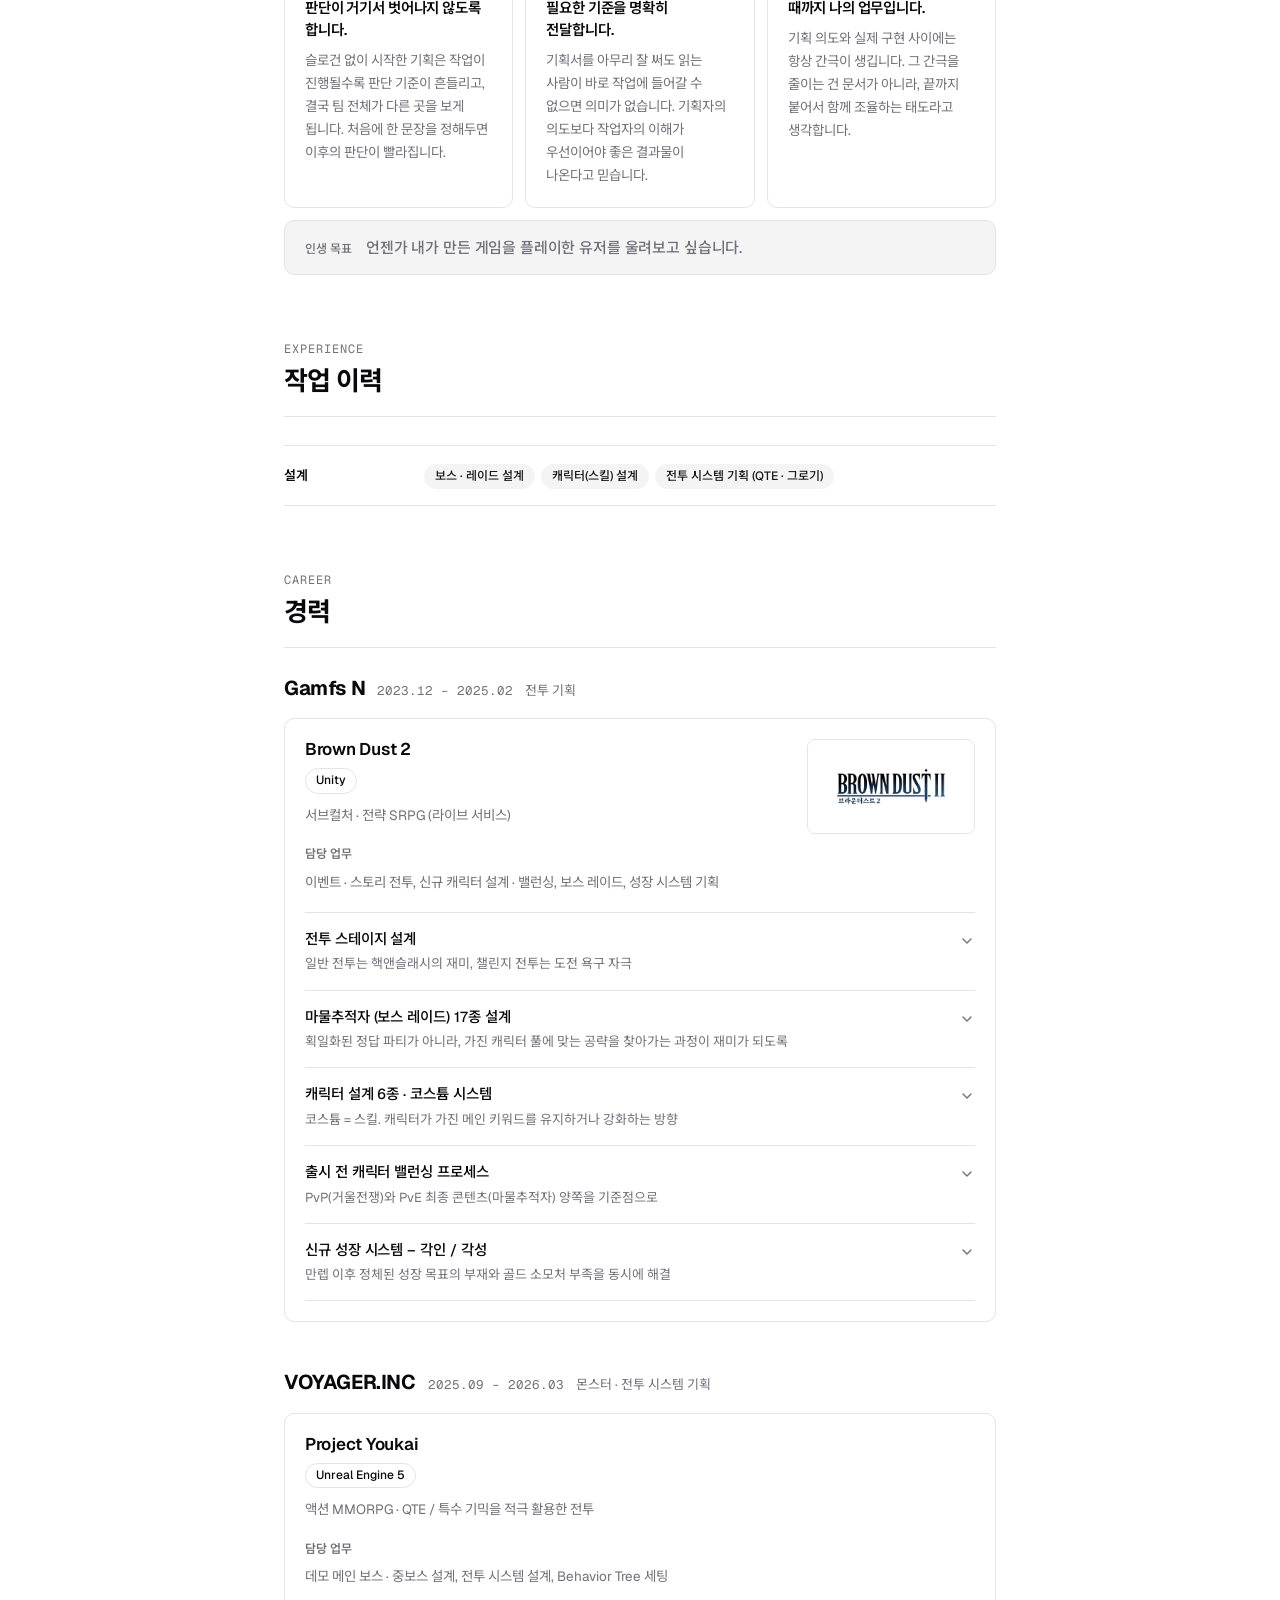
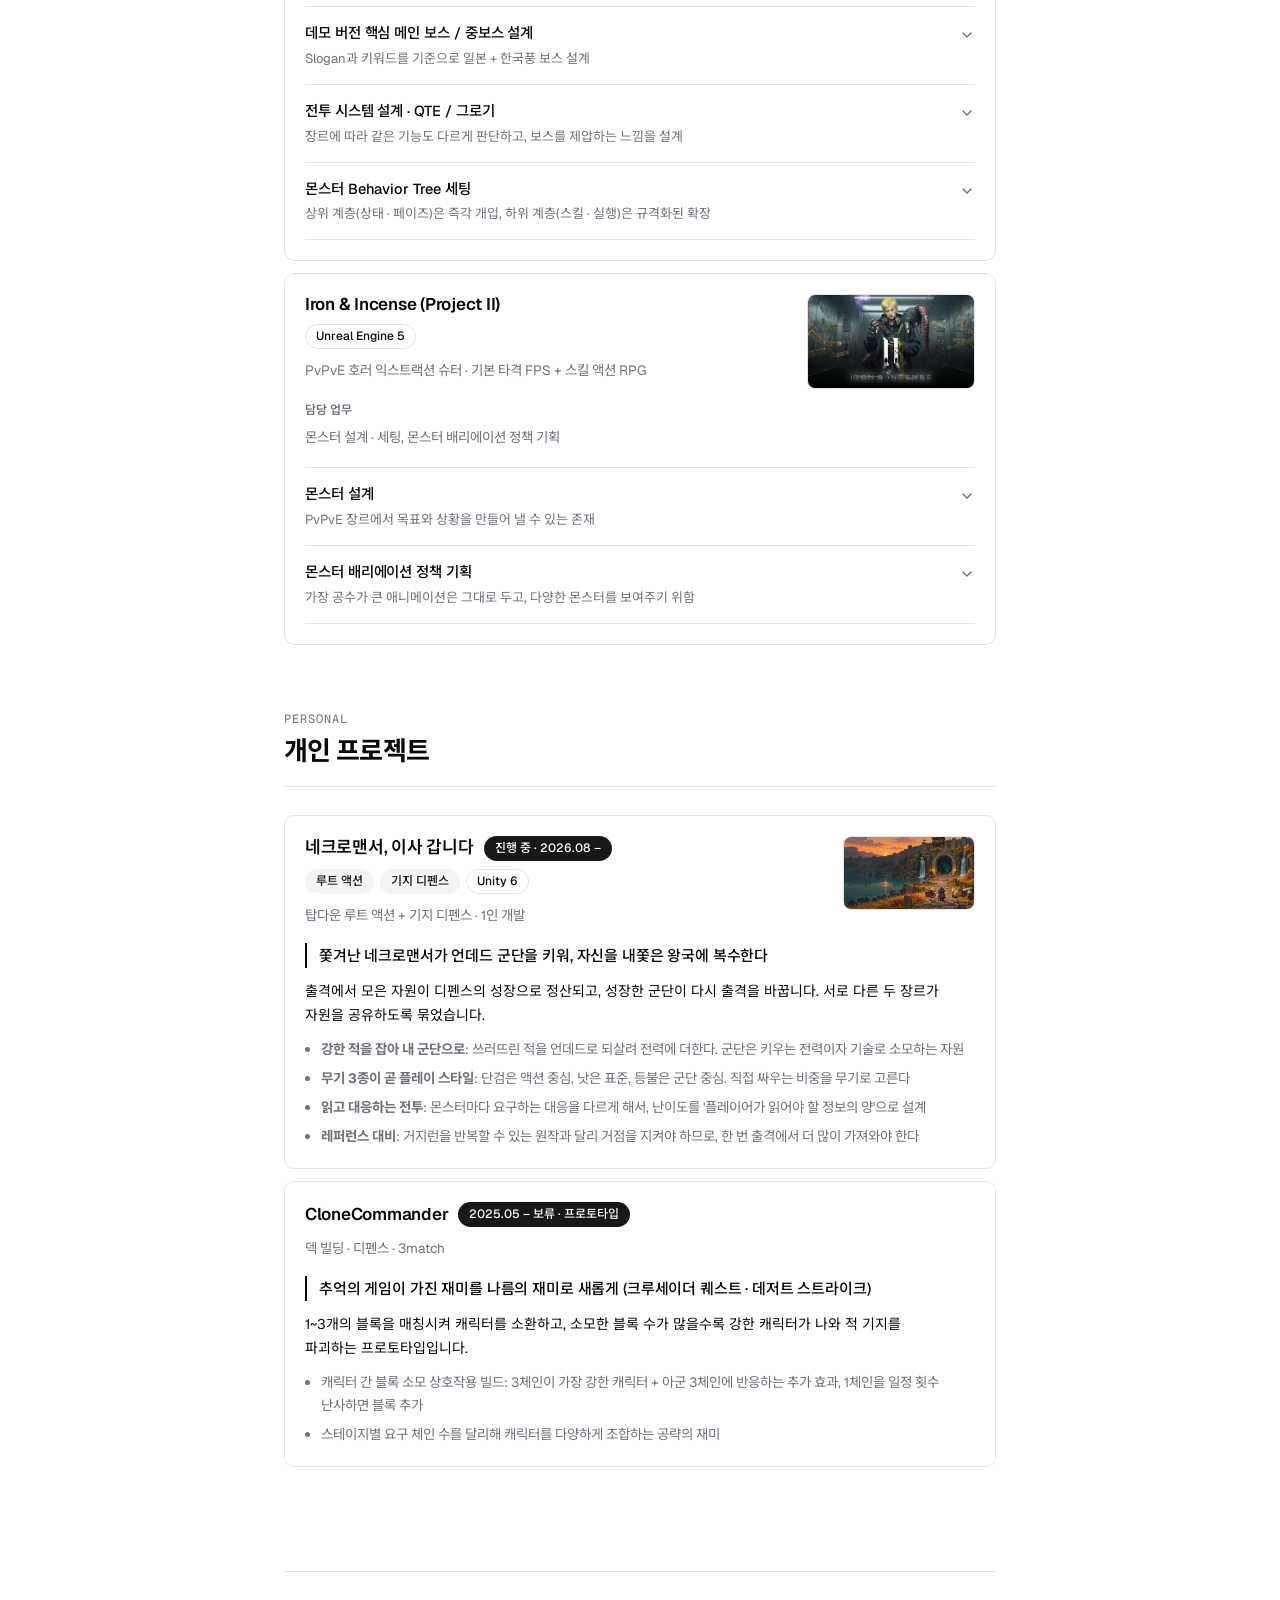
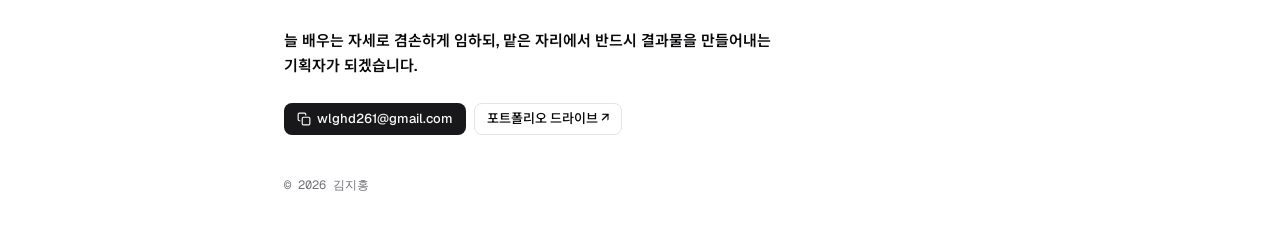
==== commit f5eb6d99: "Add the Necromancer planning portfolio and shorten its card - Link the 27-page planning portfolio (P" ====
--- a/index.html
+++ b/index.html
@@ -10,7 +10,7 @@
   <link rel="stylesheet" href="https://fonts.googleapis.com/css2?family=Geist:wght@400;500;600;700&family=Geist+Mono:wght@400;500&family=Noto+Sans+KR:wght@400;500;600;700&display=swap">
   <!-- 파일을 고쳐도 브라우저가 옛 내용을 보여주면, 아래 세 곳의 ?v= 뒤 값을
        20261026b, 20261026c 처럼 바꿔 주세요. 값만 달라지면 됩니다. -->
-  <link rel="stylesheet" href="style.css?v=20261026a">
+  <link rel="stylesheet" href="style.css?v=20261026b">
 </head>
 <body>
 
@@ -73,7 +73,7 @@
     </footer>
   </main>
 
-  <script src="content.js?v=20261026a"></script>
-  <script src="app.js?v=20261026a"></script>
+  <script src="content.js?v=20261026b"></script>
+  <script src="app.js?v=20261026b"></script>
 </body>
 </html>
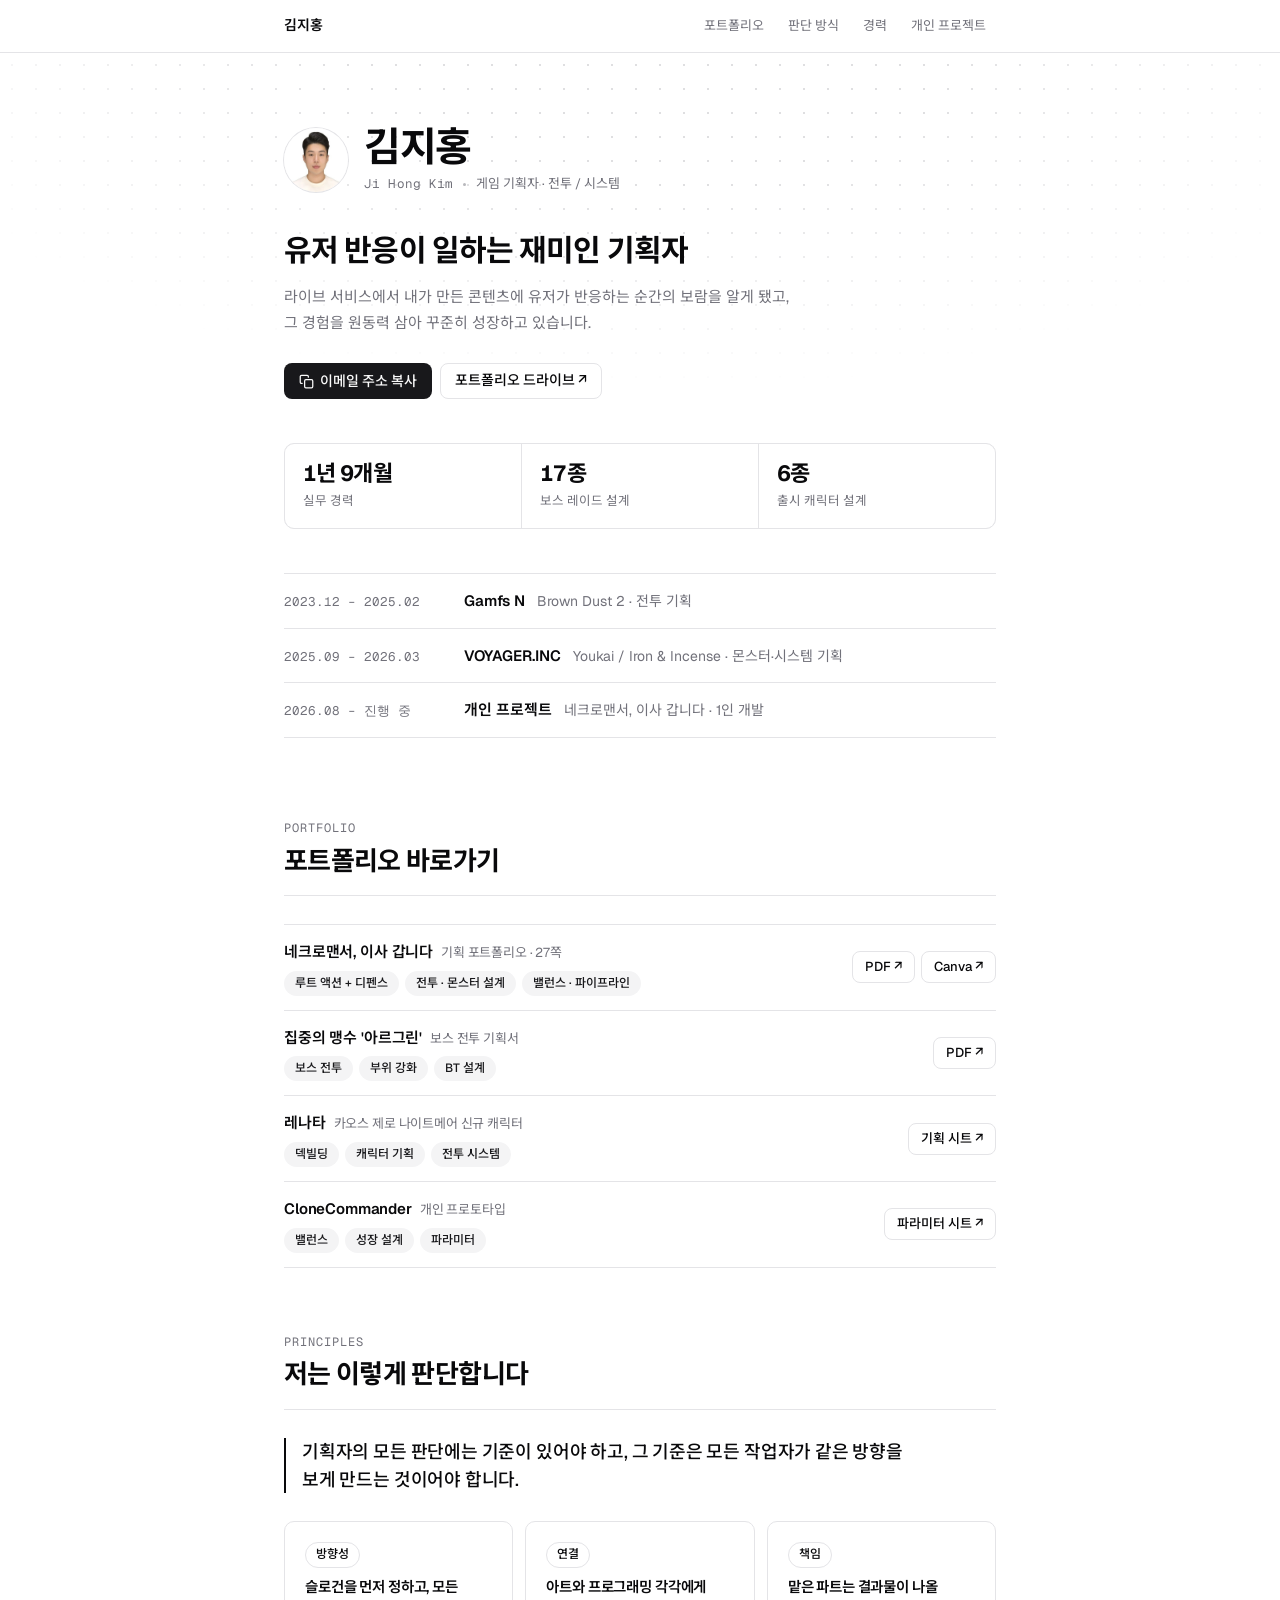
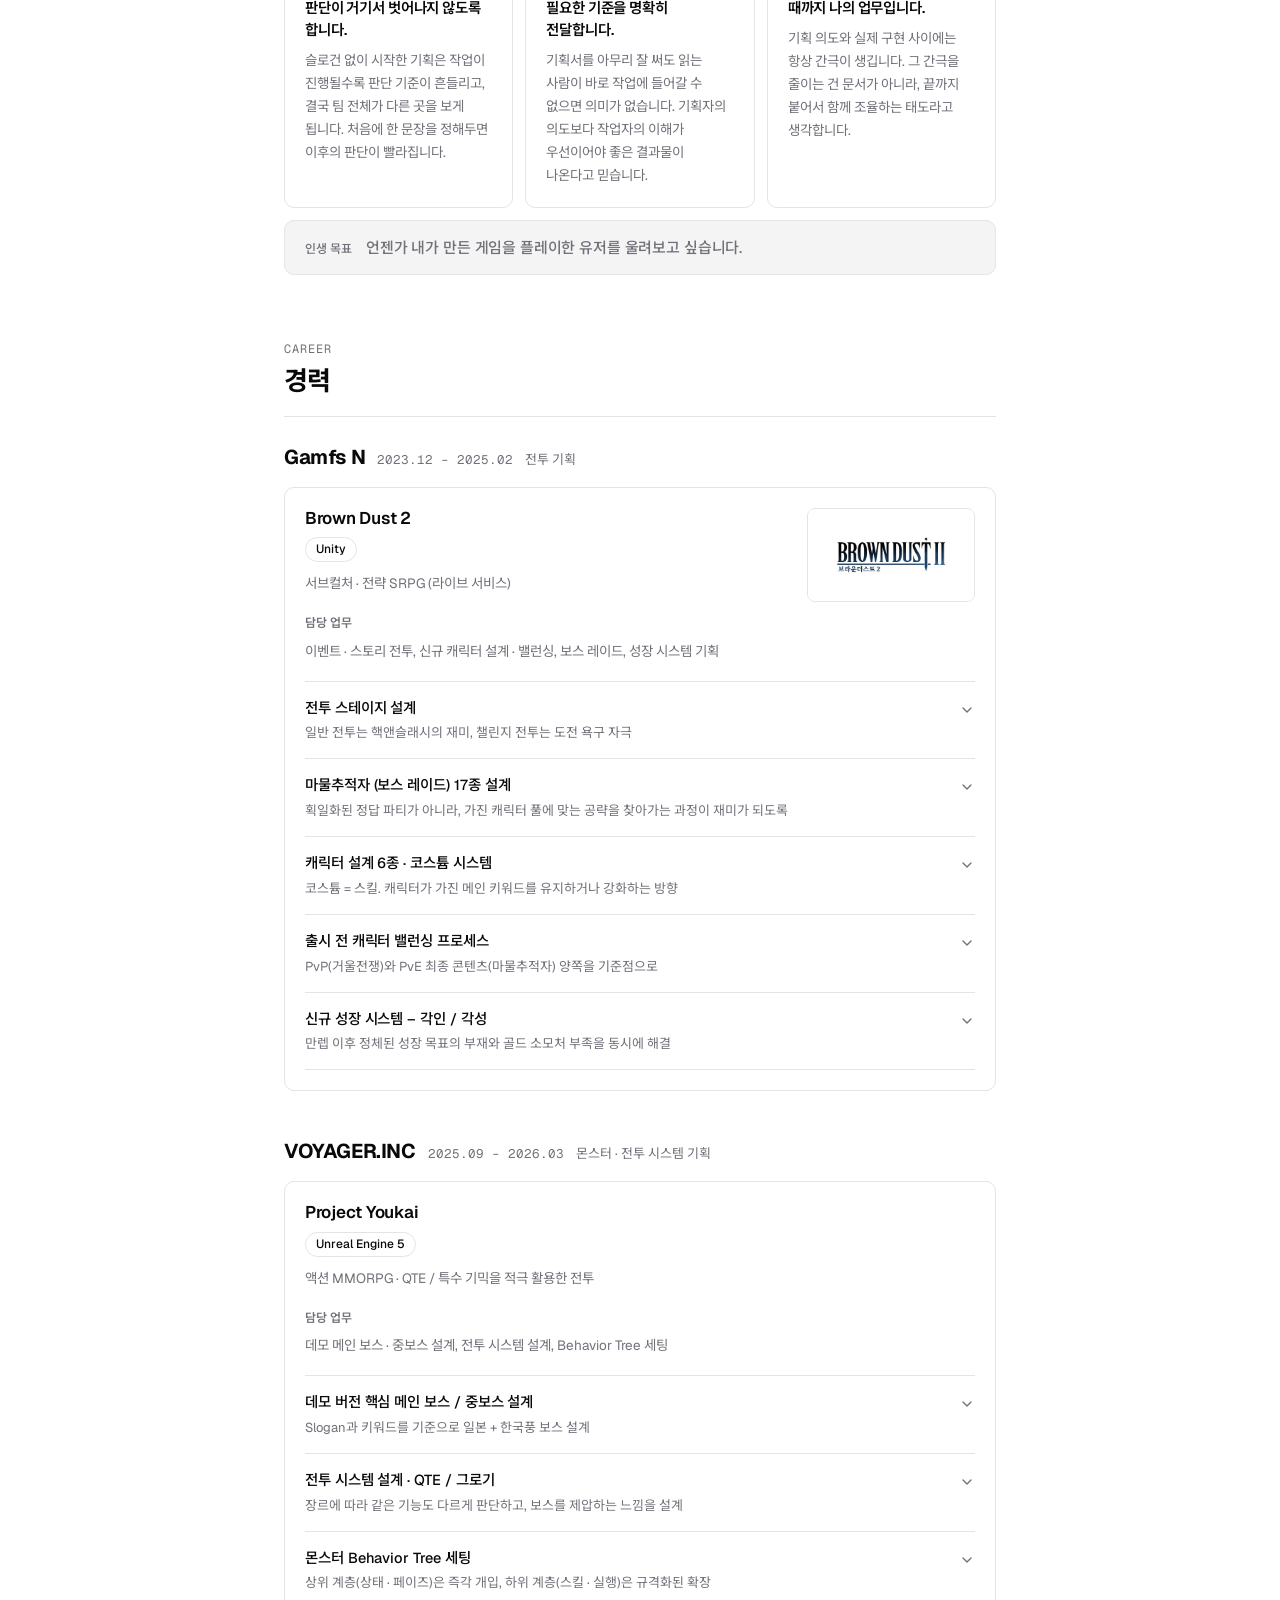
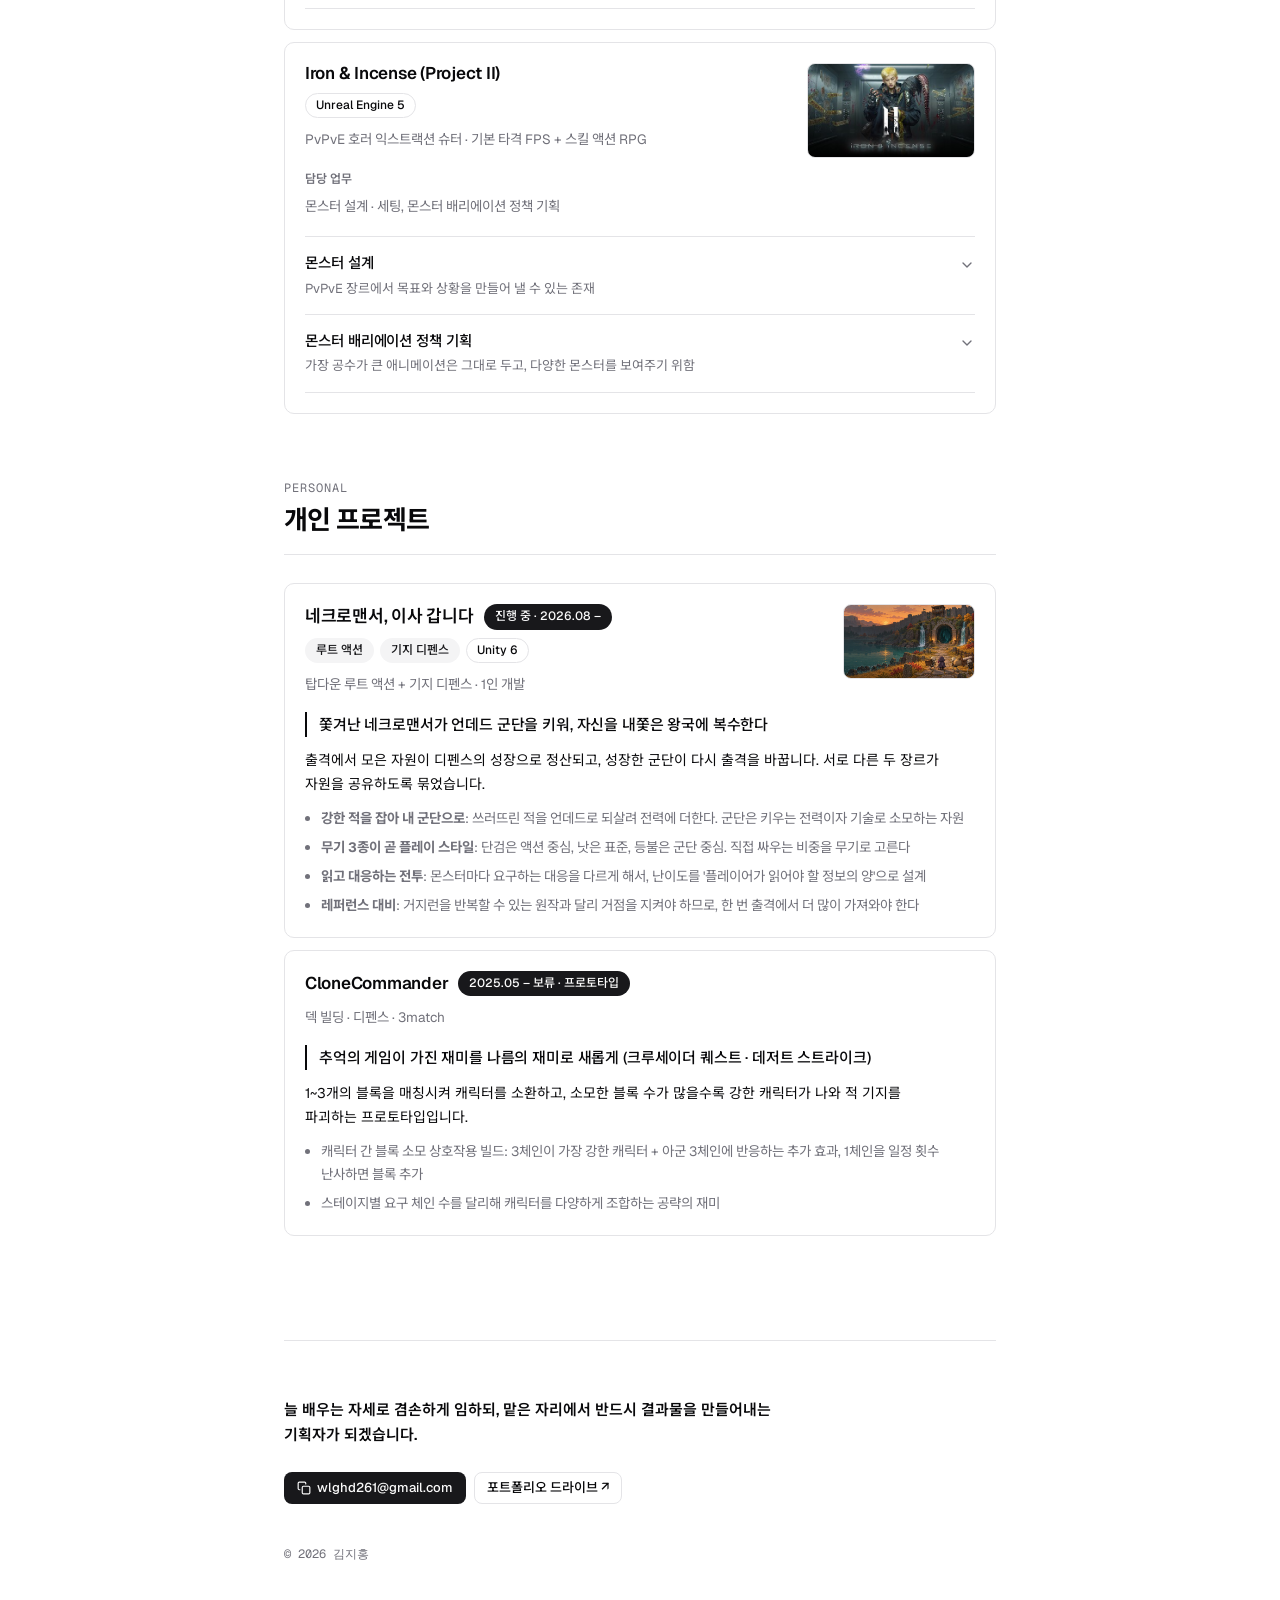
==== commit 78306c38: "Remove the skills section; the career entries already cover it Co-Authored-By: Claude Opus 5 <norepl" ====
--- a/index.html
+++ b/index.html
@@ -9,8 +9,8 @@
   <link rel="preconnect" href="https://fonts.gstatic.com" crossorigin>
   <link rel="stylesheet" href="https://fonts.googleapis.com/css2?family=Geist:wght@400;500;600;700&family=Geist+Mono:wght@400;500&family=Noto+Sans+KR:wght@400;500;600;700&display=swap">
   <!-- 파일을 고쳐도 브라우저가 옛 내용을 보여주면, 아래 세 곳의 ?v= 뒤 값을
-       20261026b, 20261026c 처럼 바꿔 주세요. 값만 달라지면 됩니다. -->
-  <link rel="stylesheet" href="style.css?v=20261026b">
+       20261026c, 20261026c 처럼 바꿔 주세요. 값만 달라지면 됩니다. -->
+  <link rel="stylesheet" href="style.css?v=20261026c">
 </head>
 <body>
 
@@ -20,7 +20,6 @@
       <div class="nav__links">
         <a href="#links-section">포트폴리오</a>
         <a href="#about">판단 방식</a>
-        <a href="#skills-section">작업 이력</a>
         <a href="#careers-section">경력</a>
         <a href="#personal-section">개인 프로젝트</a>
       </div>
@@ -41,13 +40,6 @@
       <div class="wrap">
         <div class="section__head"><span class="eyebrow">Principles</span><h2>저는 이렇게 판단합니다</h2><hr class="separator"></div>
         <div id="principles"></div>
-      </div>
-    </section>
-
-    <section class="section" id="skills-section">
-      <div class="wrap">
-        <div class="section__head"><span class="eyebrow">Experience</span><h2>작업 이력</h2><hr class="separator"></div>
-        <div id="skills"></div>
       </div>
     </section>
 
@@ -73,7 +65,7 @@
     </footer>
   </main>
 
-  <script src="content.js?v=20261026b"></script>
-  <script src="app.js?v=20261026b"></script>
+  <script src="content.js?v=20261026c"></script>
+  <script src="app.js?v=20261026c"></script>
 </body>
 </html>
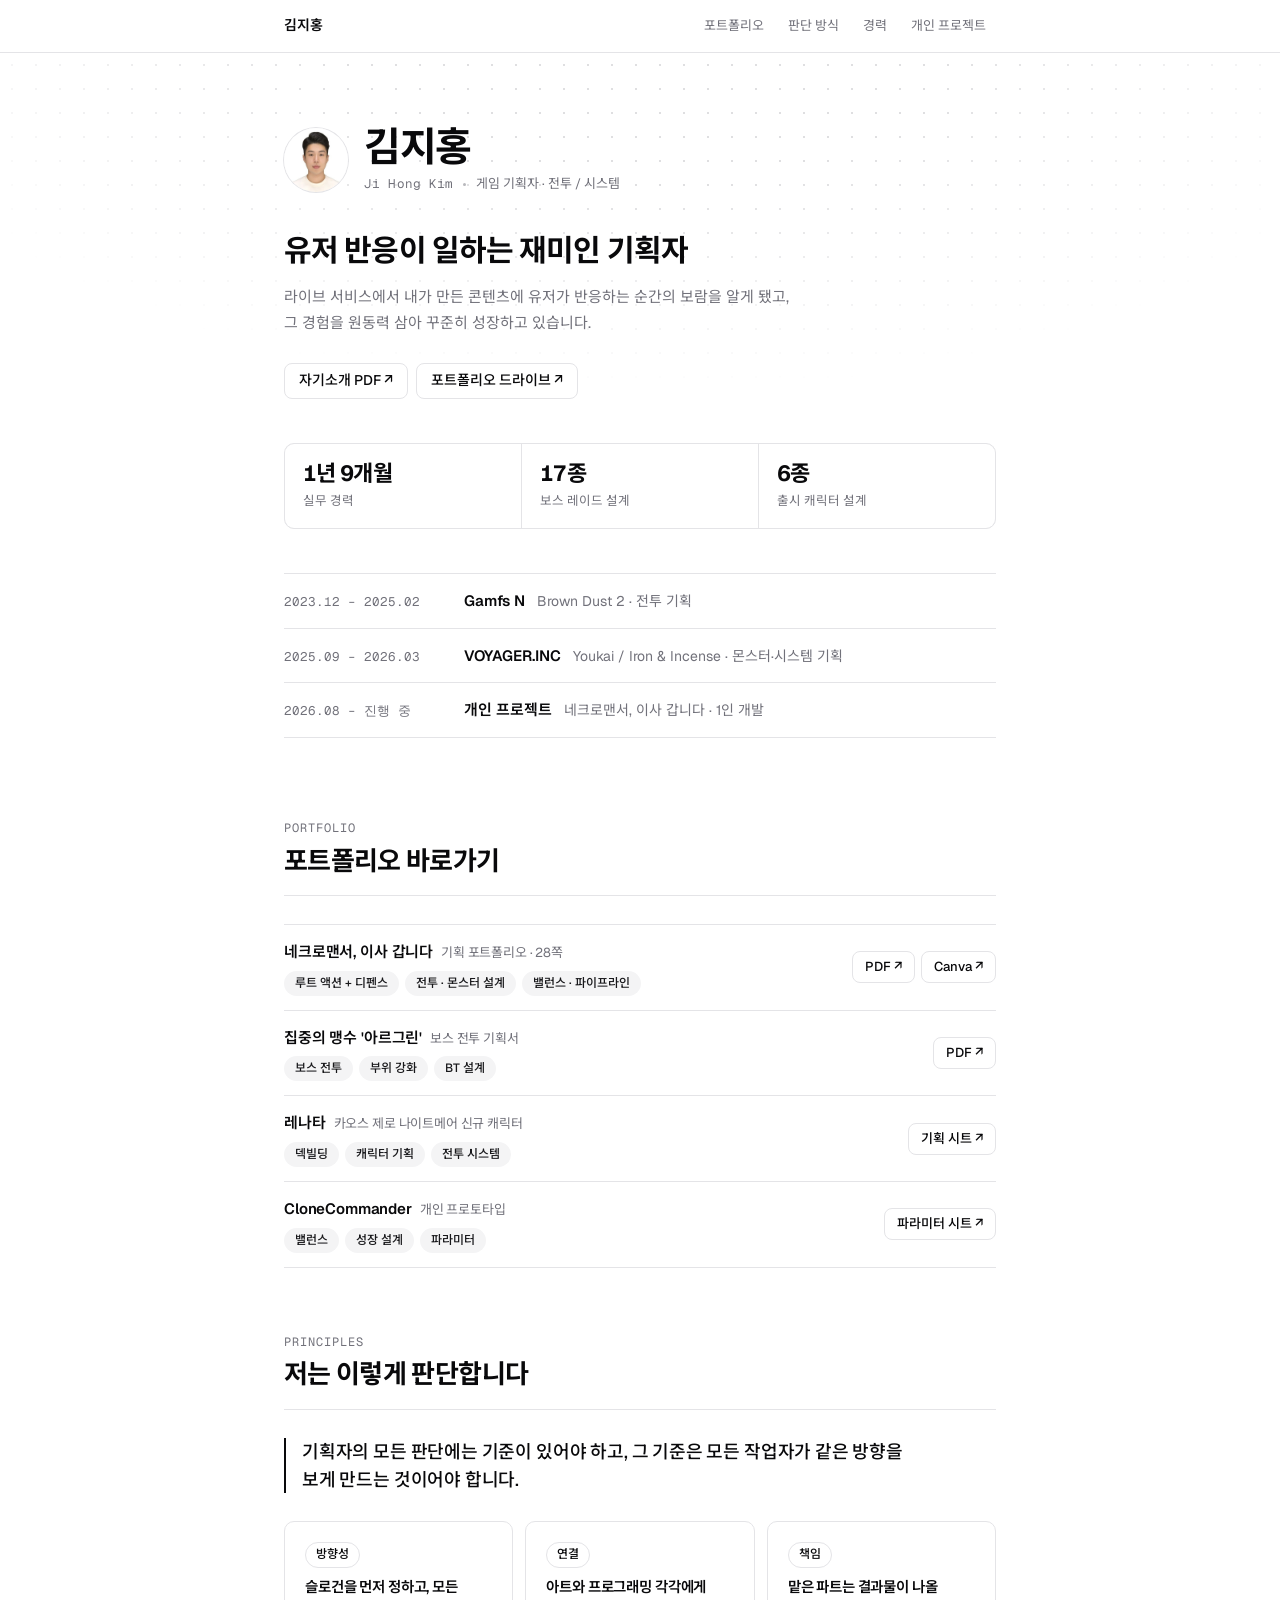
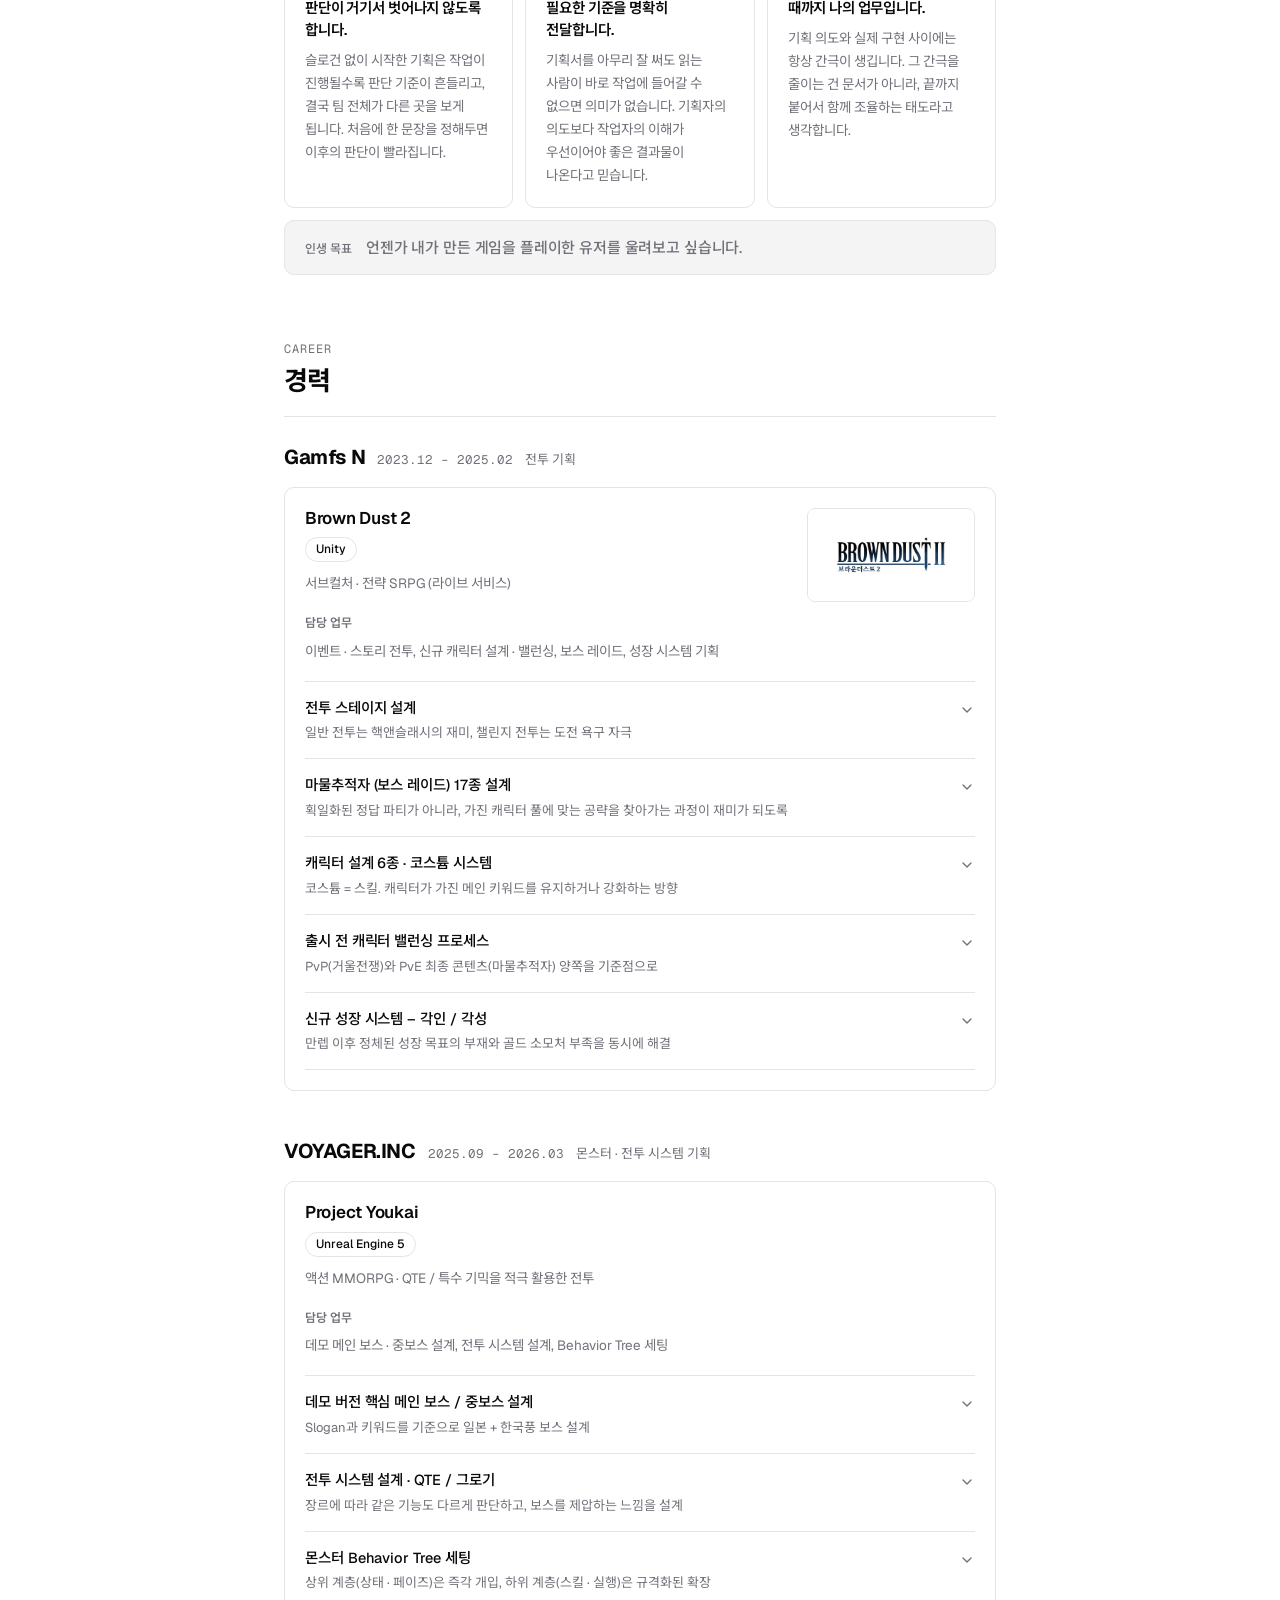
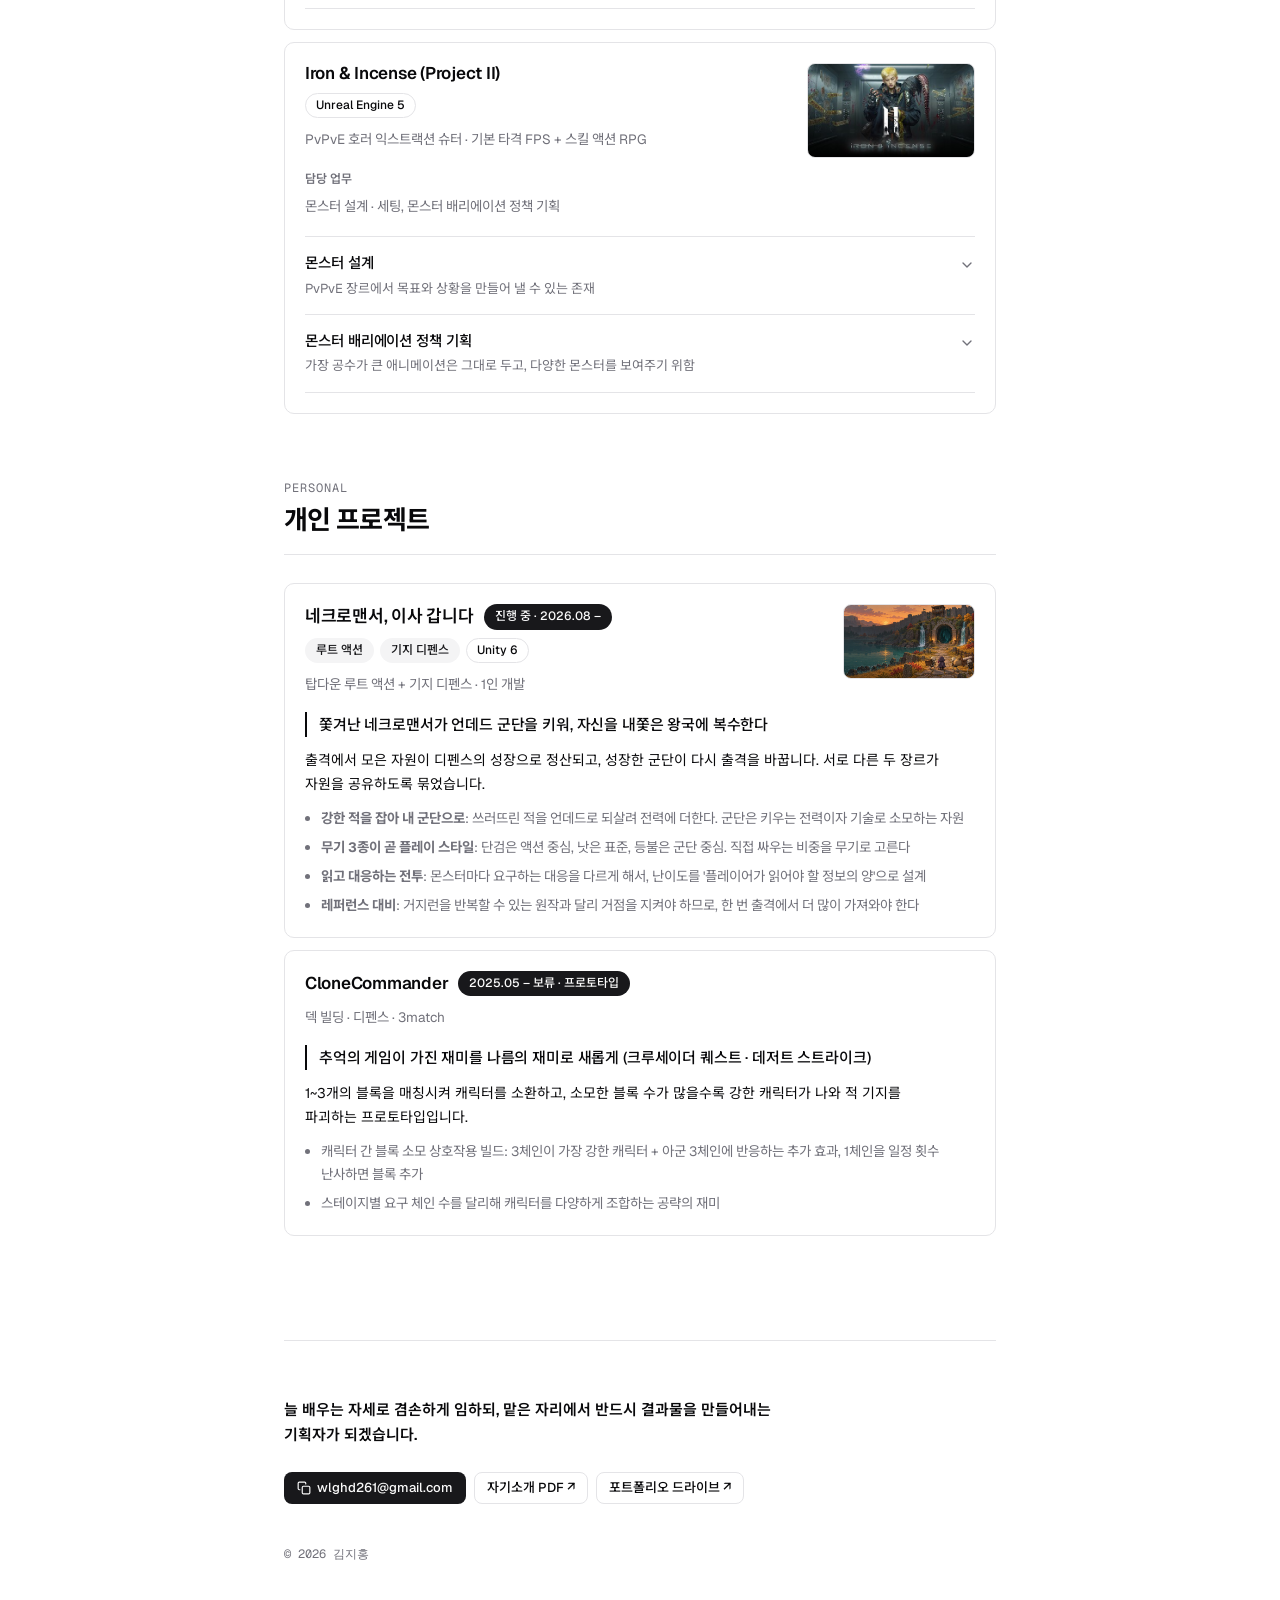
==== commit adc3bd25: "Add the self-introduction PDF link and refresh the portfolio PDF Upload the one-page self-introducti" ====
--- a/index.html
+++ b/index.html
@@ -9,8 +9,8 @@
   <link rel="preconnect" href="https://fonts.gstatic.com" crossorigin>
   <link rel="stylesheet" href="https://fonts.googleapis.com/css2?family=Geist:wght@400;500;600;700&family=Geist+Mono:wght@400;500&family=Noto+Sans+KR:wght@400;500;600;700&display=swap">
   <!-- 파일을 고쳐도 브라우저가 옛 내용을 보여주면, 아래 세 곳의 ?v= 뒤 값을
-       20261026c, 20261026c 처럼 바꿔 주세요. 값만 달라지면 됩니다. -->
-  <link rel="stylesheet" href="style.css?v=20261026c">
+       20261119a, 20261119a 처럼 바꿔 주세요. 값만 달라지면 됩니다. -->
+  <link rel="stylesheet" href="style.css?v=20261119a">
 </head>
 <body>
 
@@ -65,7 +65,7 @@
     </footer>
   </main>
 
-  <script src="content.js?v=20261026c"></script>
-  <script src="app.js?v=20261026c"></script>
+  <script src="content.js?v=20261119a"></script>
+  <script src="app.js?v=20261119a"></script>
 </body>
 </html>
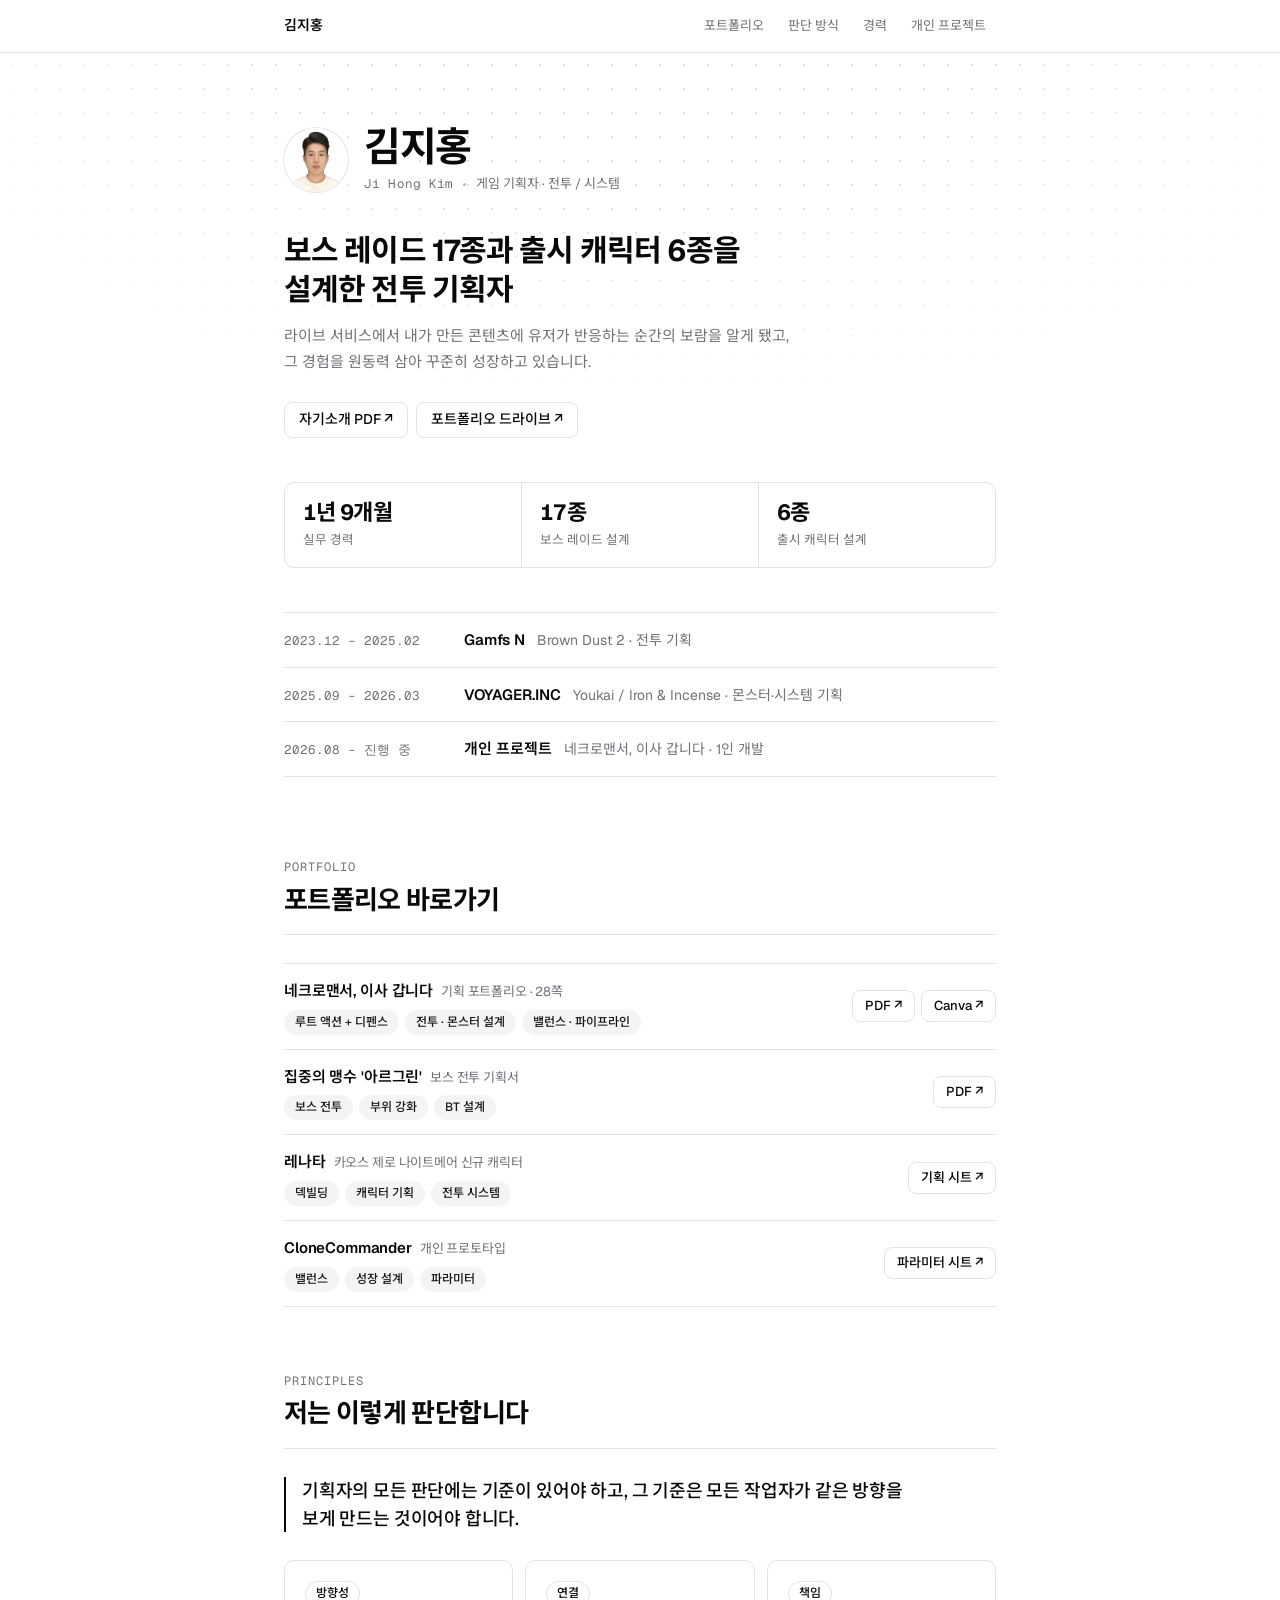
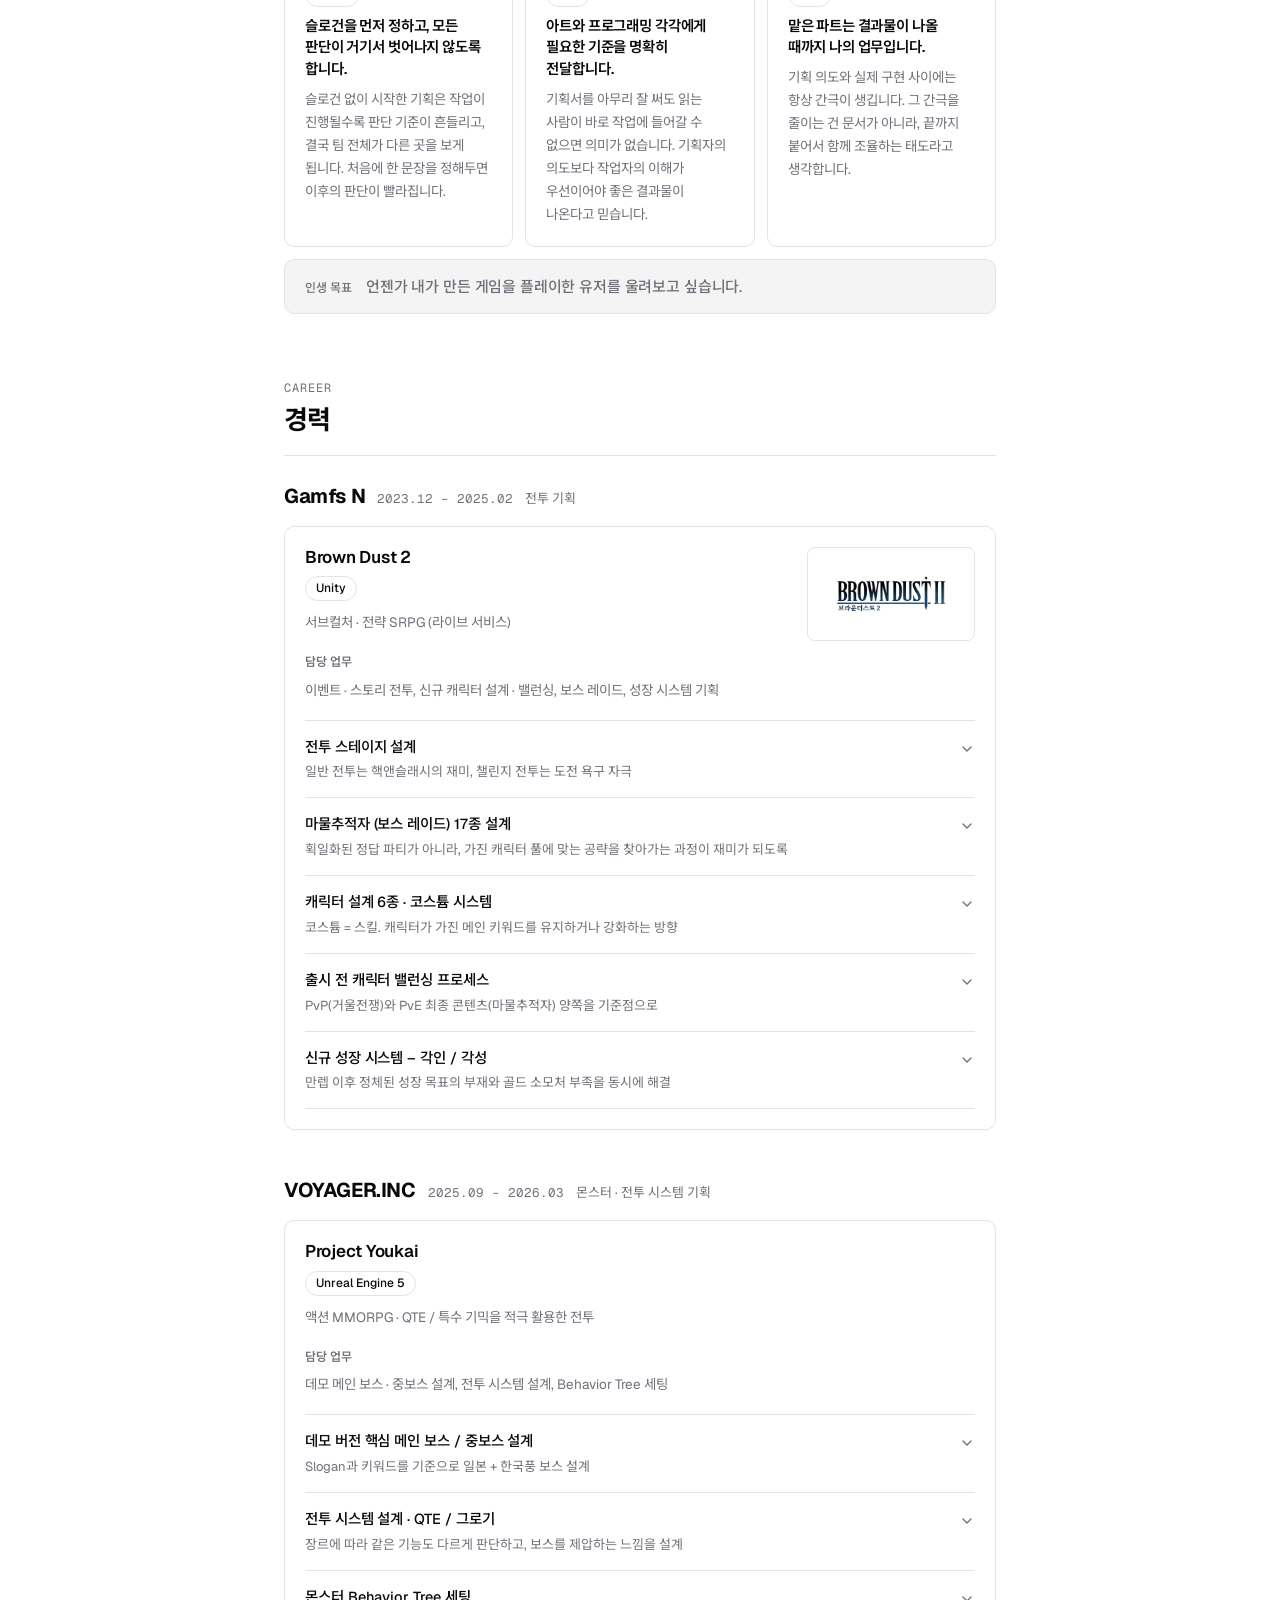
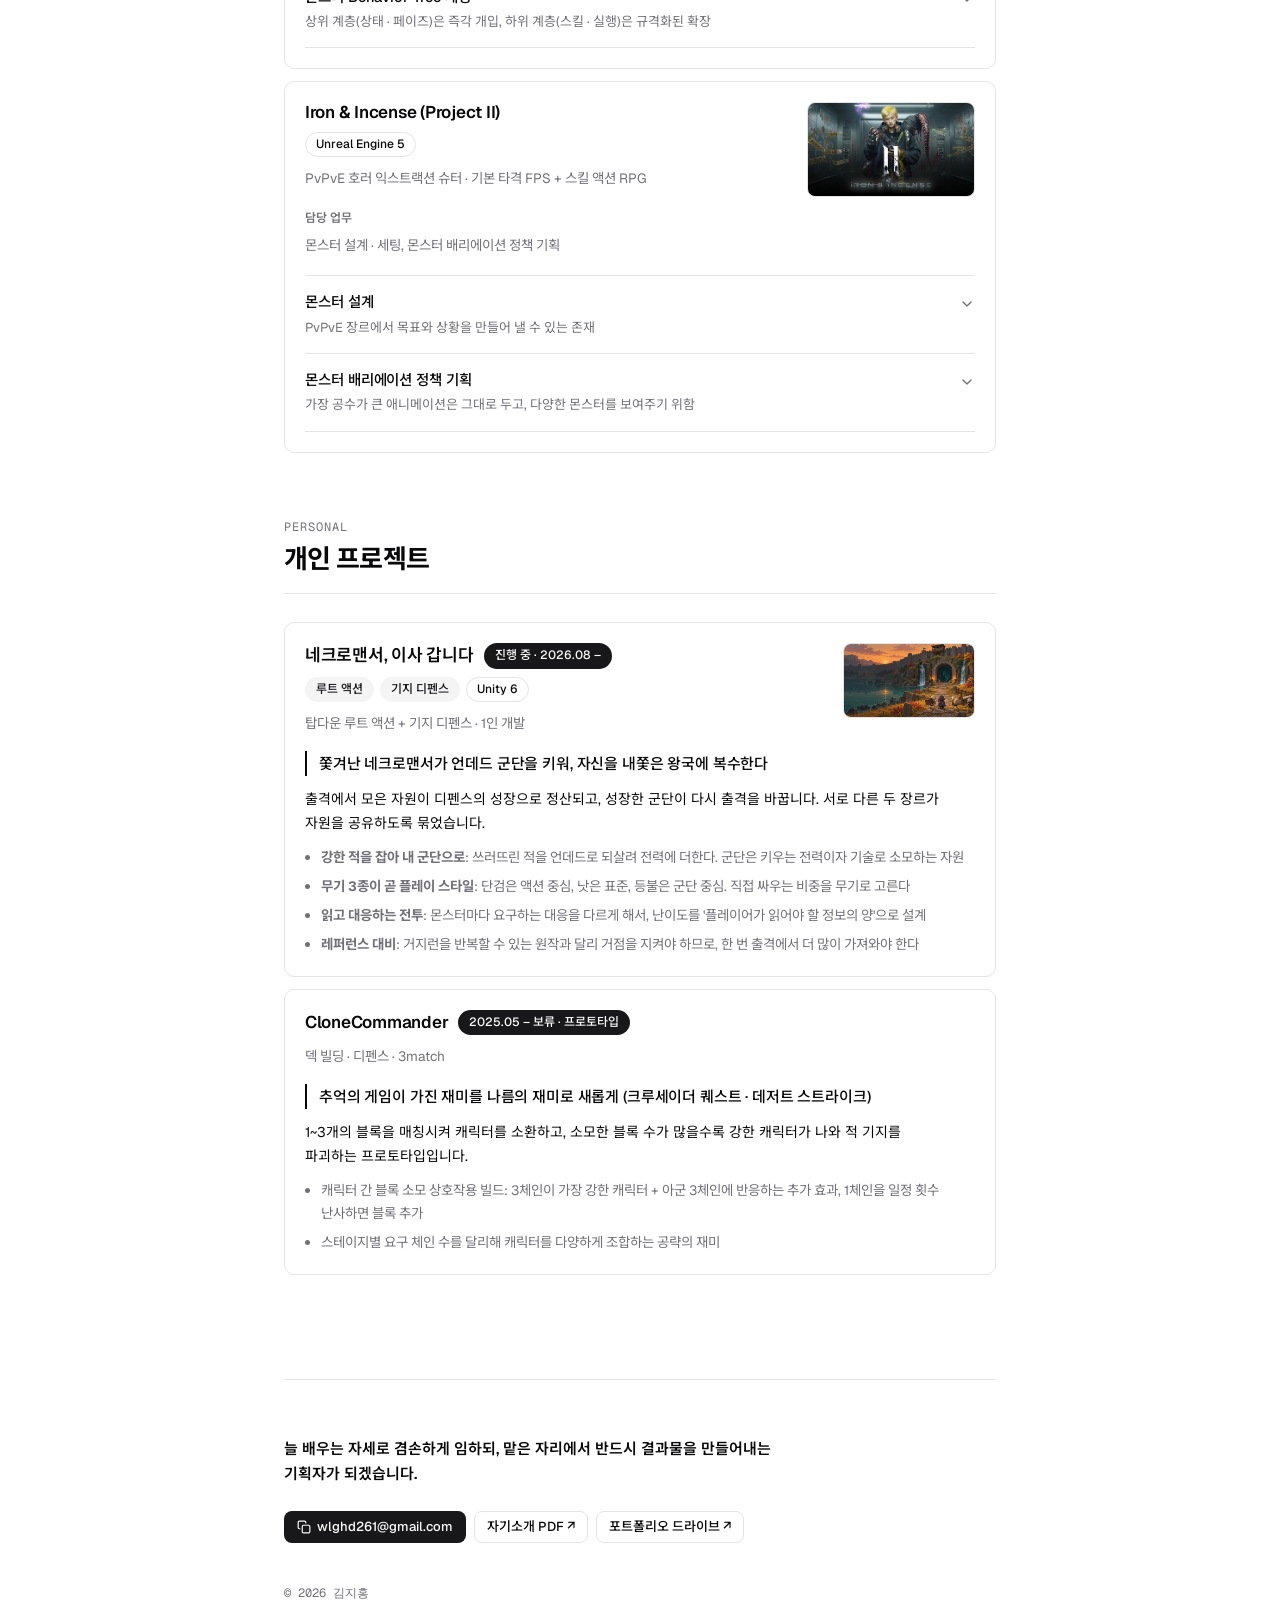
==== commit 4cb1b990: "Lead the first screen with role and scale The old headline stated motivation rather than what the wo" ====
--- a/index.html
+++ b/index.html
@@ -10,7 +10,7 @@
   <link rel="stylesheet" href="https://fonts.googleapis.com/css2?family=Geist:wght@400;500;600;700&family=Geist+Mono:wght@400;500&family=Noto+Sans+KR:wght@400;500;600;700&display=swap">
   <!-- 파일을 고쳐도 브라우저가 옛 내용을 보여주면, 아래 세 곳의 ?v= 뒤 값을
        20261119a, 20261119a 처럼 바꿔 주세요. 값만 달라지면 됩니다. -->
-  <link rel="stylesheet" href="style.css?v=20261119a">
+  <link rel="stylesheet" href="style.css?v=20261126a">
 </head>
 <body>
 
@@ -65,7 +65,7 @@
     </footer>
   </main>
 
-  <script src="content.js?v=20261119a"></script>
-  <script src="app.js?v=20261119a"></script>
+  <script src="content.js?v=20261126a"></script>
+  <script src="app.js?v=20261126a"></script>
 </body>
 </html>
